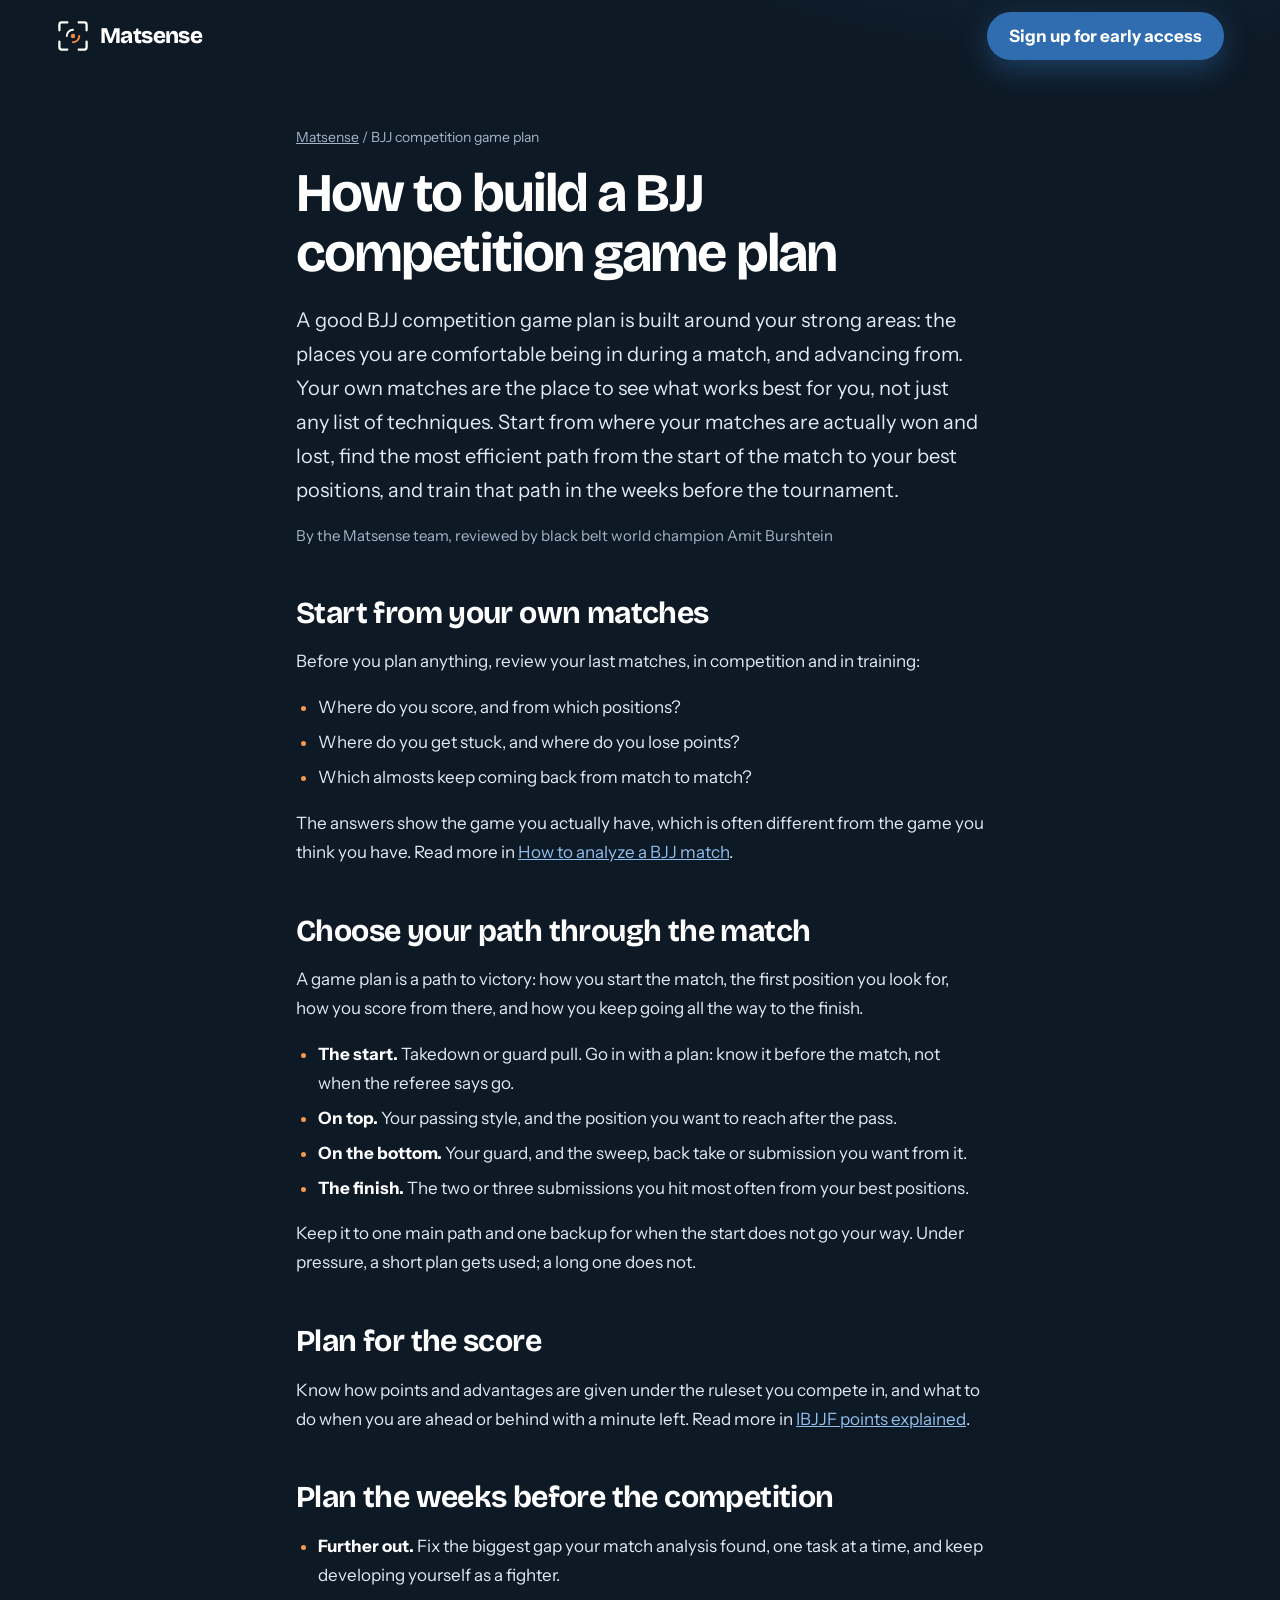
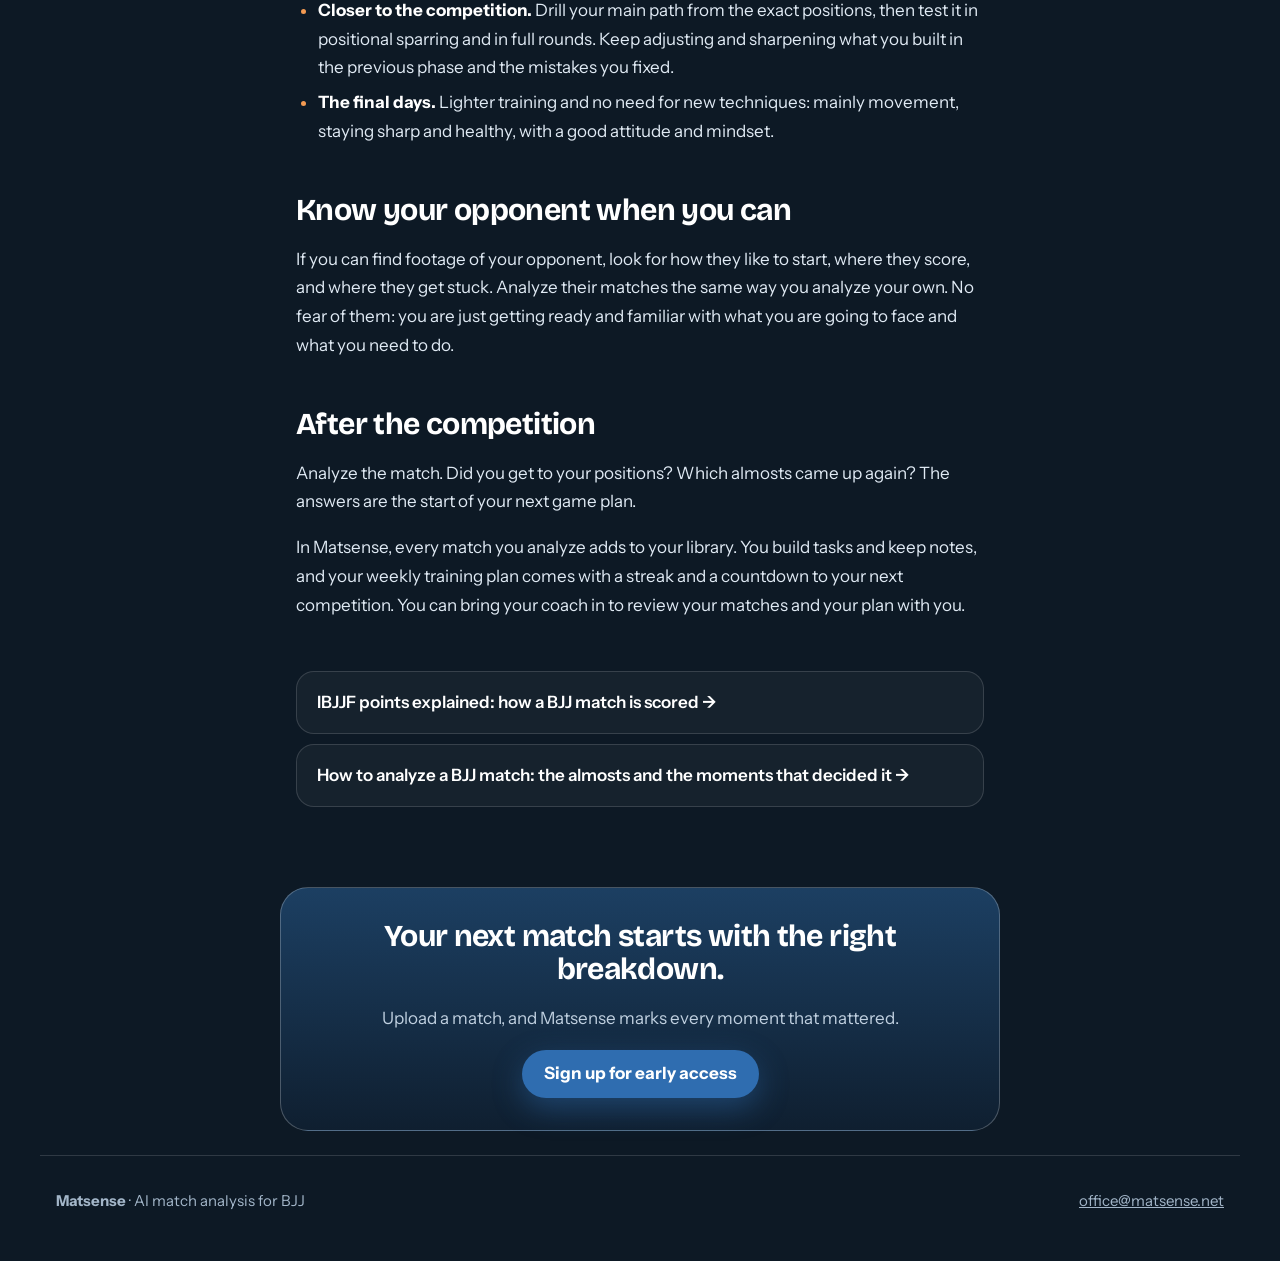
==== bjj-competition-game-plan/index.html @ 680baebc "Publish the BJJ competition game plan page, add llms.txt and an IndexNow key The game plan page was " ====
<!doctype html>
<html lang="en">
<head>
<meta charset="utf-8">
<meta name="viewport" content="width=device-width, initial-scale=1, viewport-fit=cover">
<title>How to Build a BJJ Competition Game Plan | Matsense</title>
<meta name="description" content="Build a BJJ competition game plan from your own matches: the positions you win with, the almosts you keep repeating, and a weekly plan before your tournament.">
<meta name="theme-color" content="#0d1925">
<link rel="canonical" href="https://matsense.net/bjj-competition-game-plan/">
<meta property="og:type" content="article">
<meta property="og:site_name" content="Matsense">
<meta property="og:url" content="https://matsense.net/bjj-competition-game-plan/">
<meta property="og:title" content="How to build a BJJ competition game plan">
<meta property="og:description" content="Build a BJJ competition game plan from your own matches: the positions you win with, the almosts you keep repeating, and a weekly plan before your tournament.">
<meta property="og:image" content="https://matsense.net/og-image.png">
<meta name="twitter:card" content="summary_large_image">
<link rel="icon" type="image/png" sizes="512x512" href="/icon-512.png">
<link rel="apple-touch-icon" href="/icon-512.png">
<link rel="preconnect" href="https://fonts.googleapis.com">
<link rel="preconnect" href="https://fonts.gstatic.com" crossorigin>
<link rel="stylesheet" href="https://fonts.googleapis.com/css2?family=Bricolage+Grotesque:opsz,wght@12..96,600..800&family=Instrument+Sans:wght@400;500;600;700&display=swap">
<link rel="stylesheet" href="/assets/article.css">
<script type="application/ld+json">
{
  "@context": "https://schema.org",
  "@graph": [
    {
      "@type": "Article",
      "headline": "How to build a BJJ competition game plan",
      "description": "Build a BJJ competition game plan from your own matches: the positions you win with, the almosts you keep repeating, and a weekly plan before your tournament.",
      "url": "https://matsense.net/bjj-competition-game-plan/",
      "inLanguage": "en",
      "image": "https://matsense.net/og-image.png",
      "dateModified": "2026-11-04",
      "author": {
        "@id": "https://matsense.net/#org"
      },
      "publisher": {
        "@id": "https://matsense.net/#org"
      }
    },
    {
      "@type": "BreadcrumbList",
      "itemListElement": [
        {
          "@type": "ListItem",
          "position": 1,
          "name": "Matsense",
          "item": "https://matsense.net/"
        },
        {
          "@type": "ListItem",
          "position": 2,
          "name": "BJJ competition game plan",
          "item": "https://matsense.net/bjj-competition-game-plan/"
        }
      ]
    },
    {
      "@type": "FAQPage",
      "mainEntity": [
        {
          "@type": "Question",
          "name": "How do you build a BJJ competition game plan?",
          "acceptedAnswer": {
            "@type": "Answer",
            "text": "Build it around your strong areas, using your own matches to see what works best for you. Start from where your matches are actually won and lost, find the most efficient path from the start of the match to your best positions, and train that path in the weeks before the tournament."
          }
        },
        {
          "@type": "Question",
          "name": "What should a BJJ game plan include?",
          "acceptedAnswer": {
            "@type": "Answer",
            "text": "How you start the match (takedown or guard pull), your passing style on top, your guard and the sweep, back take or submission you want from the bottom, and the two or three submissions you hit most often. Keep one main path and one backup."
          }
        },
        {
          "@type": "Question",
          "name": "How should I train in the weeks before a BJJ competition?",
          "acceptedAnswer": {
            "@type": "Answer",
            "text": "Further out, fix the biggest gap your match analysis found, one task at a time. Closer to the competition, drill your main path from the exact positions and test it in positional sparring and full rounds. In the final days, train lighter, with no new techniques, and focus on staying sharp and healthy."
          }
        }
      ]
    }
  ]
}
</script>
</head>
<body>
<header class="wrap top__row">
<a class="brand" href="/" aria-label="Matsense home"><svg width="34" height="34" viewBox="0 0 60 60" fill="none" stroke-linecap="round" stroke-linejoin="round" aria-hidden="true"><path d="M20 6H10C7.8 6 6 7.8 6 10V20M40 6H50C52.2 6 54 7.8 54 10V20M6 40V50C6 52.2 7.8 54 10 54H20M54 40V50C54 52.2 52.2 54 50 54H40" stroke="currentColor" stroke-width="4"/><path d="M30 19A11 11 0 0 0 19 30" stroke="currentColor" stroke-width="3.5"/><path d="M30 41A11 11 0 0 0 41 30" stroke="var(--mark)" stroke-width="3.5"/><circle cx="30" cy="30" r="4" fill="var(--mark)"/></svg><span class="brand__name">Matsense</span></a>
<a class="cta" href="/#join">Sign up for early access</a>
</header>
<main>
<article>
<p class="crumbs"><a href="/">Matsense</a> / BJJ competition game plan</p>
<h1>How to build a BJJ competition game plan</h1>
<p class="lead">A good BJJ competition game plan is built around your strong areas: the places you are comfortable being in during a match, and advancing from. Your own matches are the place to see what works best for you, not just any list of techniques. Start from where your matches are actually won and lost, find the most efficient path from the start of the match to your best positions, and train that path in the weeks before the tournament.</p>
<p class="byline">By the Matsense team, reviewed by black belt world champion Amit Burshtein</p>

<h2>Start from your own matches</h2>
<p>Before you plan anything, review your last matches, in competition and in training:</p>
<ul>
<li>Where do you score, and from which positions?</li>
<li>Where do you get stuck, and where do you lose points?</li>
<li>Which almosts keep coming back from match to match?</li>
</ul>
<p>The answers show the game you actually have, which is often different from the game you think you have. Read more in <a href="/how-to-analyze-bjj-matches/">How to analyze a BJJ match</a>.</p>

<h2>Choose your path through the match</h2>
<p>A game plan is a path to victory: how you start the match, the first position you look for, how you score from there, and how you keep going all the way to the finish.</p>
<ul>
<li><strong>The start.</strong> Takedown or guard pull. Go in with a plan: know it before the match, not when the referee says go.</li>
<li><strong>On top.</strong> Your passing style, and the position you want to reach after the pass.</li>
<li><strong>On the bottom.</strong> Your guard, and the sweep, back take or submission you want from it.</li>
<li><strong>The finish.</strong> The two or three submissions you hit most often from your best positions.</li>
</ul>
<p>Keep it to one main path and one backup for when the start does not go your way. Under pressure, a short plan gets used; a long one does not.</p>

<h2>Plan for the score</h2>
<p>Know how points and advantages are given under the ruleset you compete in, and what to do when you are ahead or behind with a minute left. Read more in <a href="/ibjjf-points-explained/">IBJJF points explained</a>.</p>

<h2>Plan the weeks before the competition</h2>
<ul>
<li><strong>Further out.</strong> Fix the biggest gap your match analysis found, one task at a time, and keep developing yourself as a fighter.</li>
<li><strong>Closer to the competition.</strong> Drill your main path from the exact positions, then test it in positional sparring and in full rounds. Keep adjusting and sharpening what you built in the previous phase and the mistakes you fixed.</li>
<li><strong>The final days.</strong> Lighter training and no need for new techniques: mainly movement, staying sharp and healthy, with a good attitude and mindset.</li>
</ul>

<h2>Know your opponent when you can</h2>
<p>If you can find footage of your opponent, look for how they like to start, where they score, and where they get stuck. Analyze their matches the same way you analyze your own. No fear of them: you are just getting ready and familiar with what you are going to face and what you need to do.</p>

<h2>After the competition</h2>
<p>Analyze the match. Did you get to your positions? Which almosts came up again? The answers are the start of your next game plan.</p>
<p>In Matsense, every match you analyze adds to your library. You build tasks and keep notes, and your weekly training plan comes with a streak and a countdown to your next competition. You can bring your coach in to review your matches and your plan with you.</p>

</article>
<nav class="related" aria-label="Keep reading">
<a href="/ibjjf-points-explained/">IBJJF points explained: how a BJJ match is scored &rarr;</a>
<a href="/how-to-analyze-bjj-matches/">How to analyze a BJJ match: the almosts and the moments that decided it &rarr;</a>
</nav>
<section class="panel">
<h2>Your next match starts with the right breakdown.</h2>
<p>Upload a match, and Matsense marks every moment that mattered.</p>
<a class="cta" href="/#join">Sign up for early access</a>
</section>
</main>
<footer class="foot"><span><b>Matsense</b> &middot; AI match analysis for BJJ</span><a href="mailto:office@matsense.net">office@matsense.net</a></footer>
</body>
</html>
---- assets/article.css ----
:root {
  color-scheme: dark;
  --ground: #0d1925; --raised-top: #193048; --raised: #122436;
  --brand: #2f6db0; --brand-ink: #90bfee;
  --ink: #ffffff; --ink-soft: #e0eaf4; --ink-muted: #c0d0e0; --ink-subtle: #a3b6c9;
  --line: rgba(255, 255, 255, 0.14); --line-strong: rgba(255, 255, 255, 0.24);
  --warm: #f39a52; --mark: #f08a3c; --focus: #ffd24a;
  --font-display: "Bricolage Grotesque", "Helvetica Neue", Arial, sans-serif;
  --font-body: "Instrument Sans", "Helvetica Neue", Arial, sans-serif;
}
* { box-sizing: border-box; }
body { margin: 0; font-family: var(--font-body); font-size: 1.0625rem; line-height: 1.7; color: var(--ink-soft);
  background: radial-gradient(900px 500px at 85% -10%, rgba(47, 109, 176, 0.35), transparent 70%), var(--ground); }
a { color: var(--brand-ink); }
a:focus-visible, button:focus-visible { outline: 3px solid var(--focus); outline-offset: 3px; }
.wrap { max-width: 1200px; margin-inline: auto; padding-inline: 16px; }
.top__row { display: flex; align-items: center; justify-content: space-between; gap: 16px; min-height: 72px; }
.brand { display: inline-flex; align-items: center; gap: 10px; color: var(--ink); text-decoration: none; }
.brand svg { --mark: #f08a3c; }
.brand__name { font-family: var(--font-display); font-weight: 800; font-size: 1.4rem; letter-spacing: -0.6px; }
.cta { display: inline-flex; align-items: center; justify-content: center; min-height: 48px; padding: 0 22px; border-radius: 999px;
  background: var(--brand); color: #fff; font-weight: 700; text-decoration: none; box-shadow: 0 10px 30px rgba(47, 109, 176, 0.45); }
.cta:hover { background: #255d95; }
article { max-width: 720px; margin-inline: auto; padding: 40px 16px 24px; }
.crumbs { font-size: 0.875rem; color: var(--ink-subtle); }
.crumbs a { color: var(--ink-subtle); }
h1, h2, h3 { font-family: var(--font-display); color: var(--ink); letter-spacing: -0.02em; line-height: 1.1; }
h1 { font-size: clamp(2.2rem, 1.5rem + 3vw, 3.4rem); letter-spacing: -0.035em; margin: 12px 0 18px; }
h2 { font-size: clamp(1.5rem, 1.2rem + 1vw, 1.9rem); margin: 48px 0 12px; }
h3 { font-size: 1.2rem; margin: 28px 0 6px; }
.lead { font-size: 1.25rem; color: var(--ink-soft); }
.byline { font-size: 0.9375rem; color: var(--ink-subtle); margin-top: -4px; }
ul, ol { padding-inline-start: 1.3em; }
li { margin: 6px 0; }
li::marker { color: var(--warm); font-weight: 700; }
strong { color: var(--ink); }
.callout { margin: 28px 0; padding: 20px 24px; border-radius: 22px; border: 1px solid rgba(144, 191, 238, 0.38);
  background: linear-gradient(180deg, var(--raised-top), var(--raised)); }
.callout p { margin: 0; }
.panel { margin: 56px auto 24px; max-width: 720px; padding: 32px 24px; text-align: center; border-radius: 28px;
  background: linear-gradient(180deg, #1c3f62, #0f1f30); border: 1px solid var(--line-strong); }
.panel h2 { margin-top: 0; }
.panel p { color: var(--ink-muted); }
.related { max-width: 720px; margin: 0 auto; padding: 0 16px 24px; }
.related a { display: block; padding: 16px 20px; margin-top: 10px; border-radius: 18px; border: 1px solid var(--line); text-decoration: none;
  color: var(--ink); font-weight: 600; background: rgba(255, 255, 255, 0.04); }
.foot { display: flex; flex-wrap: wrap; gap: 8px 16px; justify-content: space-between; padding: 32px 16px 48px; max-width: 1200px; margin: 0 auto;
  color: var(--ink-subtle); font-size: 0.9375rem; border-top: 1px solid var(--line); }
.foot a { color: var(--ink-subtle); }
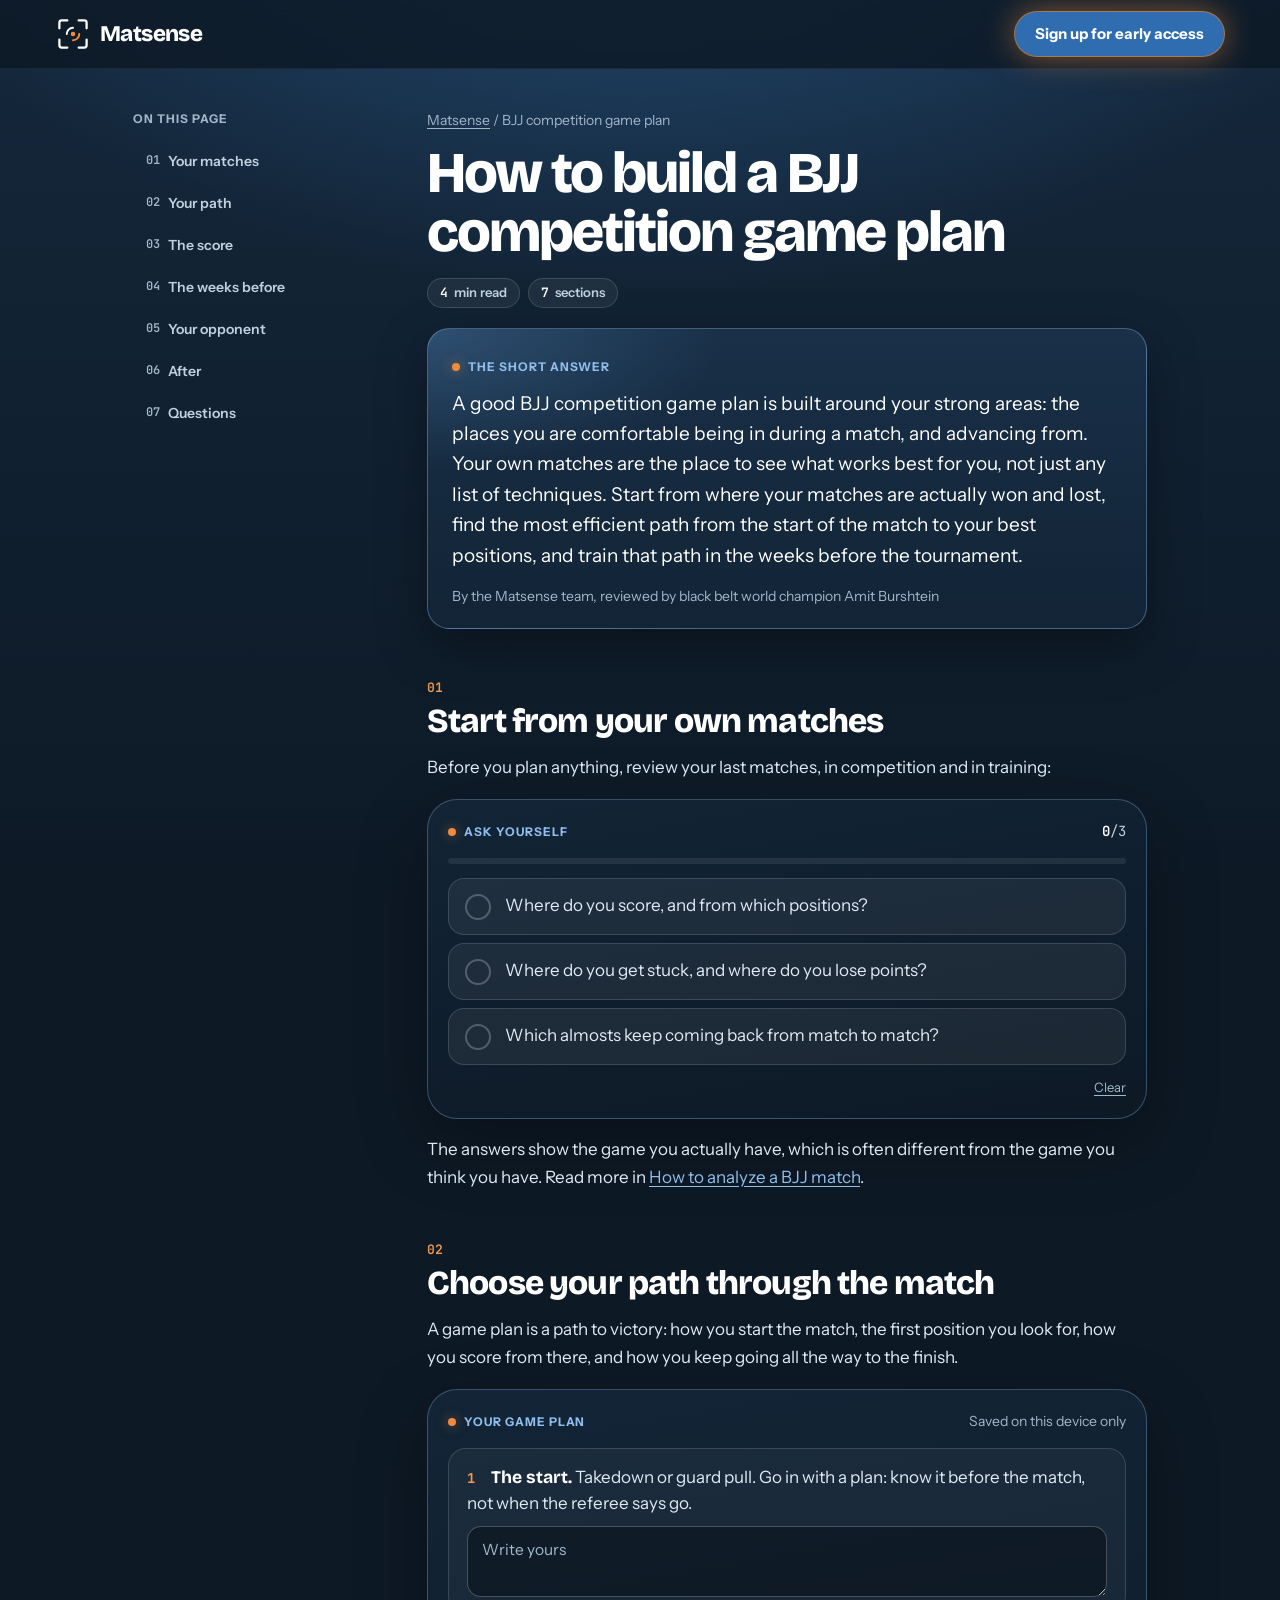
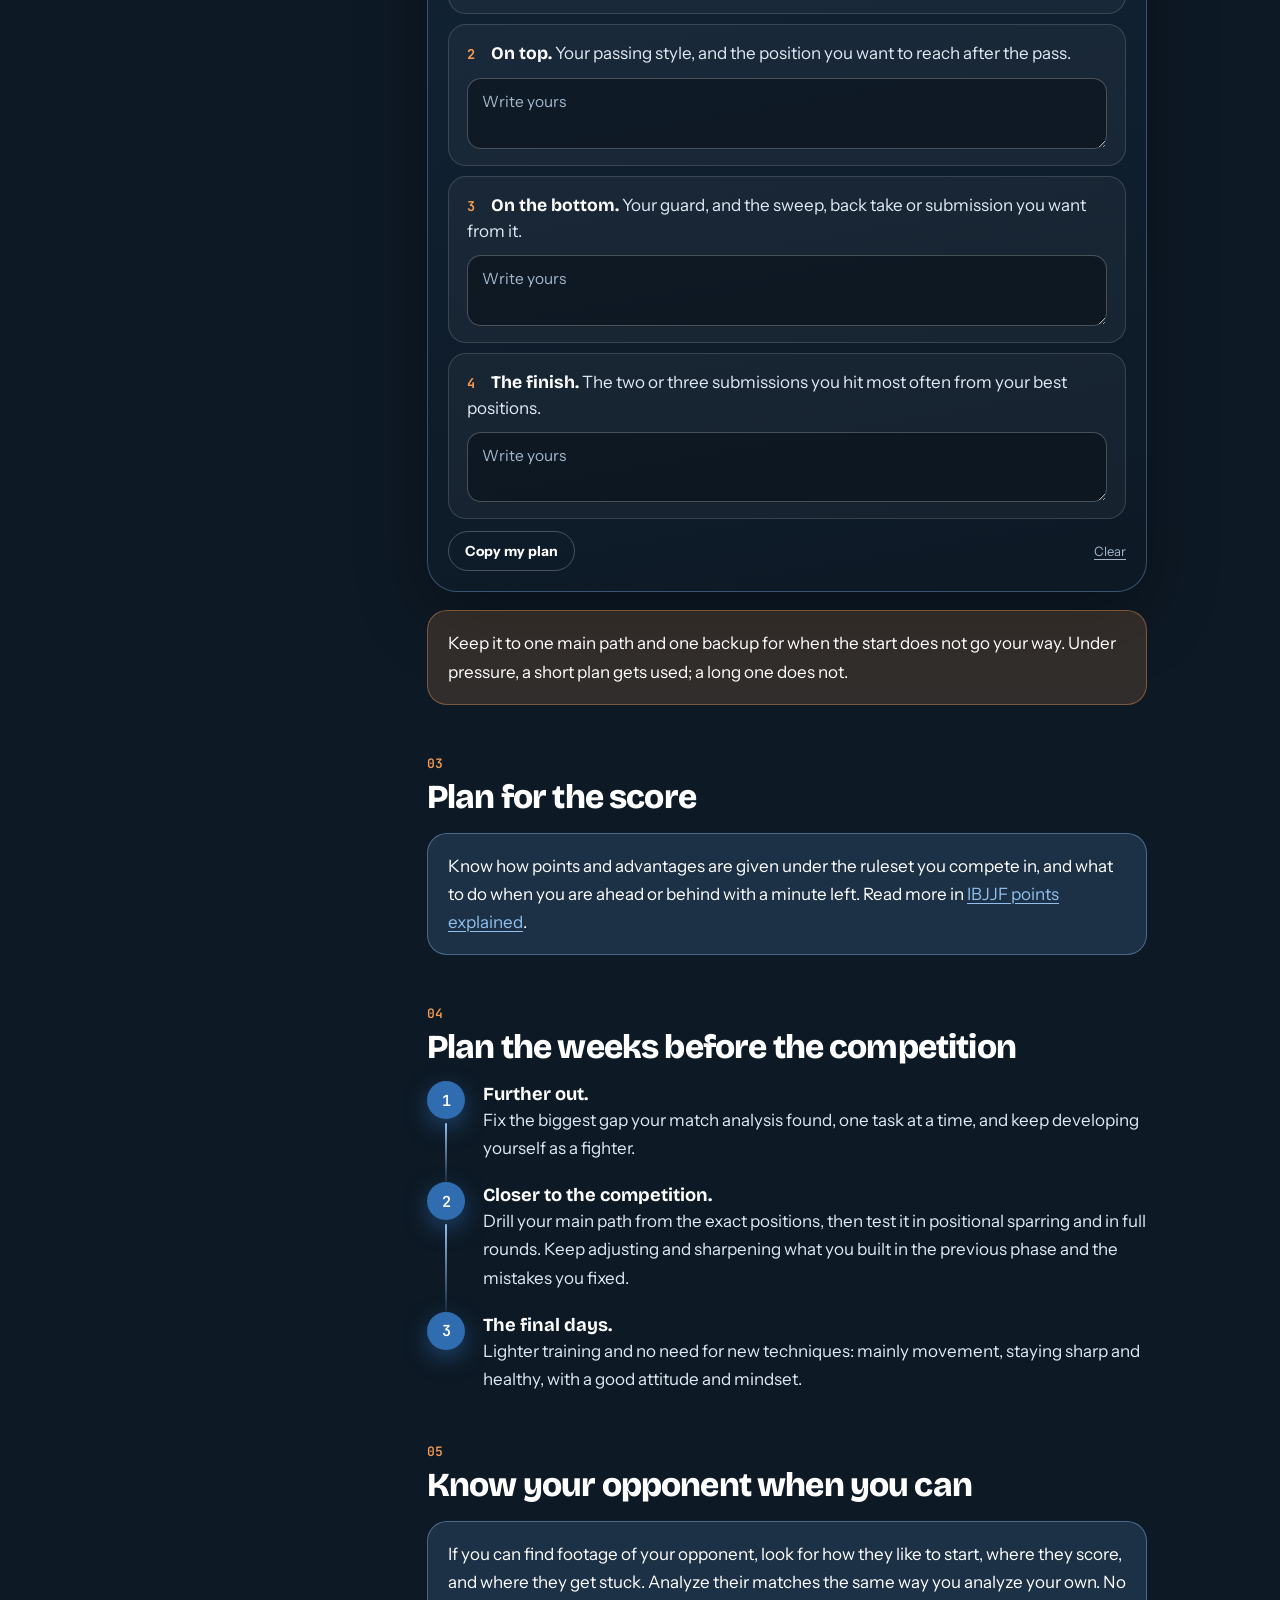
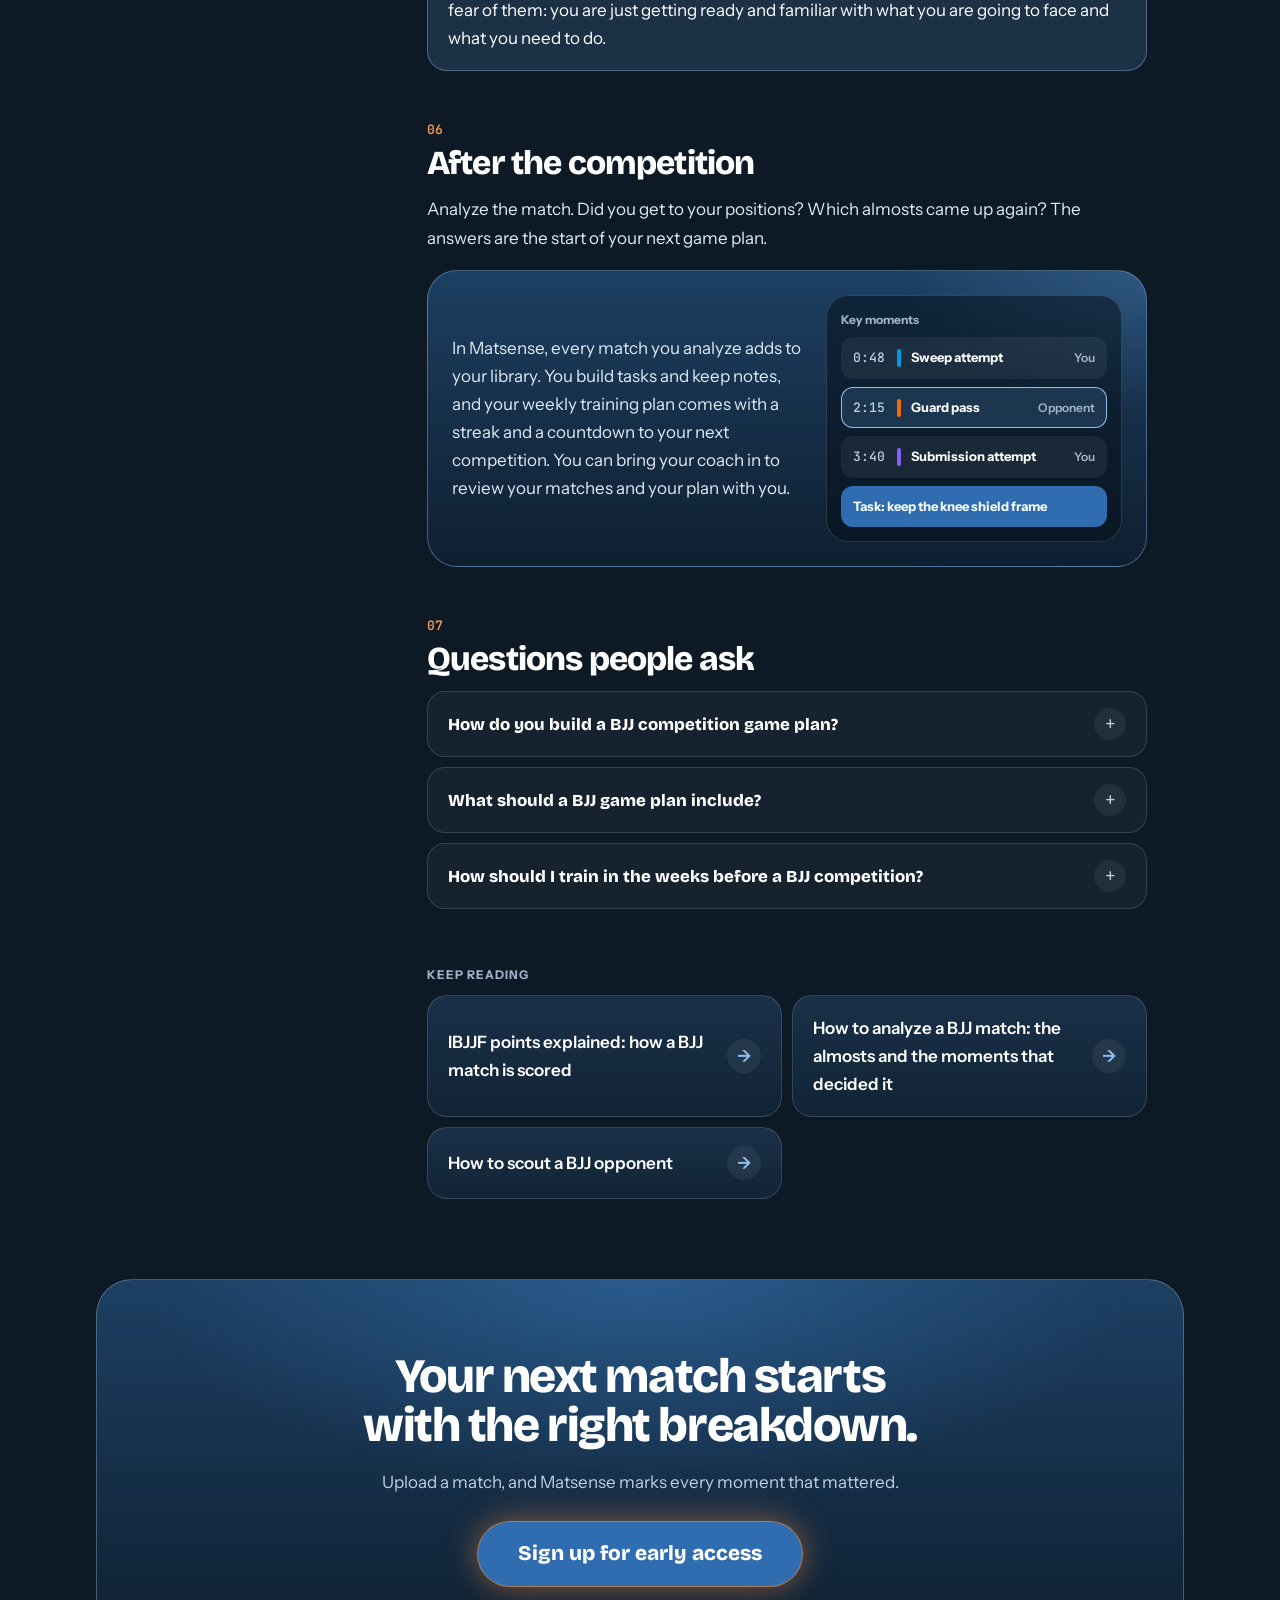
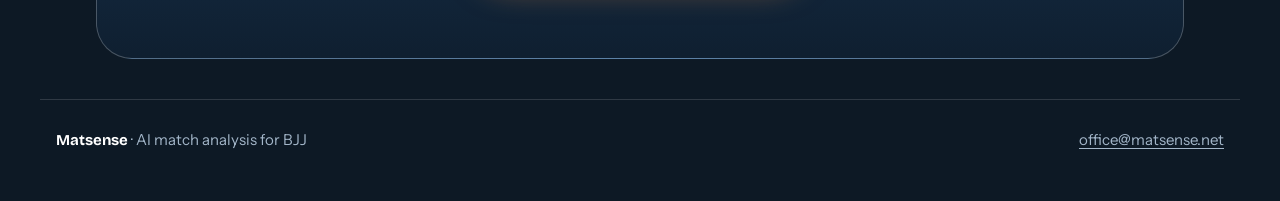
==== commit 311f3ebd: "Redesign the four live guides in the interactive layout (same wording) Adds a points scoreboard and " ====
--- a/bjj-competition-game-plan/index.html
+++ b/bjj-competition-game-plan/index.html
@@ -1,7 +1,15 @@
 <!doctype html>
-<html lang="en">
+<html lang="en" class="no-js">
 <head>
+<!-- Google tag (Google Analytics) -->
+<script async src="https://www.googletagmanager.com/gtm.js?id=GTM-PMDFW2C8"></script>
+<script>
+  window.dataLayer = window.dataLayer || [];
+  function gtag(){dataLayer.push(arguments);}
+  gtag('js', new Date());
+</script>
 <meta charset="utf-8">
+<script>document.documentElement.className = "js";</script>
 <meta name="viewport" content="width=device-width, initial-scale=1, viewport-fit=cover">
 <title>How to Build a BJJ Competition Game Plan | Matsense</title>
 <meta name="description" content="Build a BJJ competition game plan from your own matches: the positions you win with, the almosts you keep repeating, and a weekly plan before your tournament.">
@@ -18,8 +26,9 @@
 <link rel="apple-touch-icon" href="/icon-512.png">
 <link rel="preconnect" href="https://fonts.googleapis.com">
 <link rel="preconnect" href="https://fonts.gstatic.com" crossorigin>
-<link rel="stylesheet" href="https://fonts.googleapis.com/css2?family=Bricolage+Grotesque:opsz,wght@12..96,600..800&family=Instrument+Sans:wght@400;500;600;700&display=swap">
-<link rel="stylesheet" href="/assets/article.css">
+<link rel="stylesheet" href="https://fonts.googleapis.com/css2?family=Bricolage+Grotesque:opsz,wght@12..96,600..800&family=Instrument+Sans:wght@400;500;600;700&family=JetBrains+Mono:wght@500;600&display=swap">
+<link rel="stylesheet" href="/assets/guide.css">
+<script src="/assets/guide.js" defer></script>
 <script type="application/ld+json">
 {
   "@context": "https://schema.org",
@@ -90,64 +99,118 @@
 </script>
 </head>
 <body>
-<header class="wrap top__row">
+<div class="progress" aria-hidden="true"><i></i></div>
+<header class="top"><div class="wrap top__row">
 <a class="brand" href="/" aria-label="Matsense home"><svg width="34" height="34" viewBox="0 0 60 60" fill="none" stroke-linecap="round" stroke-linejoin="round" aria-hidden="true"><path d="M20 6H10C7.8 6 6 7.8 6 10V20M40 6H50C52.2 6 54 7.8 54 10V20M6 40V50C6 52.2 7.8 54 10 54H20M54 40V50C54 52.2 52.2 54 50 54H40" stroke="currentColor" stroke-width="4"/><path d="M30 19A11 11 0 0 0 19 30" stroke="currentColor" stroke-width="3.5"/><path d="M30 41A11 11 0 0 0 41 30" stroke="var(--mark)" stroke-width="3.5"/><circle cx="30" cy="30" r="4" fill="var(--mark)"/></svg><span class="brand__name">Matsense</span></a>
-<a class="cta" href="/#join">Sign up for early access</a>
-</header>
-<main>
+<a class="join" href="/#join">Sign up<span class="long">&nbsp;for early access</span></a>
+</div></header>
+<main class="guide">
+<nav class="toc" aria-label="On this page"><p class="toc__title">On this page</p><ol>
+<li><a href="#own-matches"><span>01</span>Your matches</a></li>
+<li><a href="#path"><span>02</span>Your path</a></li>
+<li><a href="#score"><span>03</span>The score</a></li>
+<li><a href="#weeks"><span>04</span>The weeks before</a></li>
+<li><a href="#opponent"><span>05</span>Your opponent</a></li>
+<li><a href="#after"><span>06</span>After</a></li>
+<li><a href="#questions"><span>07</span>Questions</a></li>
+</ol></nav>
 <article>
 <p class="crumbs"><a href="/">Matsense</a> / BJJ competition game plan</p>
 <h1>How to build a BJJ competition game plan</h1>
+<div class="meta"><span class="pill"><b>4</b> min read</span><span class="pill"><b>7</b> sections</span></div>
+<div class="answer">
+<span class="label">The short answer</span>
 <p class="lead">A good BJJ competition game plan is built around your strong areas: the places you are comfortable being in during a match, and advancing from. Your own matches are the place to see what works best for you, not just any list of techniques. Start from where your matches are actually won and lost, find the most efficient path from the start of the match to your best positions, and train that path in the weeks before the tournament.</p>
 <p class="byline">By the Matsense team, reviewed by black belt world champion Amit Burshtein</p>
-
+</div>
+
+<section class="sec" id="own-matches" data-short="Your matches">
 <h2>Start from your own matches</h2>
 <p>Before you plan anything, review your last matches, in competition and in training:</p>
-<ul>
-<li>Where do you score, and from which positions?</li>
-<li>Where do you get stuck, and where do you lose points?</li>
-<li>Which almosts keep coming back from match to match?</li>
+<div class="tool rv" data-check="questions">
+<div class="tool__head"><span class="label">Ask yourself</span><span class="count"><b>0</b>/3</span></div>
+<div class="meter" aria-hidden="true"><i></i></div>
+<ul class="check">
+<li><label class="tick"><input type="checkbox"><span class="box"><svg width="14" height="14" viewBox="0 0 20 20" aria-hidden="true"><path d="M4 10.5 8 14.5 16 6" fill="none" stroke="currentColor" stroke-width="2.6" stroke-linecap="round" stroke-linejoin="round"/></svg></span><span>Where do you score, and from which positions?</span></label></li>
+<li><label class="tick"><input type="checkbox"><span class="box"><svg width="14" height="14" viewBox="0 0 20 20" aria-hidden="true"><path d="M4 10.5 8 14.5 16 6" fill="none" stroke="currentColor" stroke-width="2.6" stroke-linecap="round" stroke-linejoin="round"/></svg></span><span>Where do you get stuck, and where do you lose points?</span></label></li>
+<li><label class="tick"><input type="checkbox"><span class="box"><svg width="14" height="14" viewBox="0 0 20 20" aria-hidden="true"><path d="M4 10.5 8 14.5 16 6" fill="none" stroke="currentColor" stroke-width="2.6" stroke-linecap="round" stroke-linejoin="round"/></svg></span><span>Which almosts keep coming back from match to match?</span></label></li>
 </ul>
+<div class="tool__head" style="margin:12px 0 0;justify-content:flex-end"><button class="reset" type="button">Clear</button></div>
+</div>
 <p>The answers show the game you actually have, which is often different from the game you think you have. Read more in <a href="/how-to-analyze-bjj-matches/">How to analyze a BJJ match</a>.</p>
-
+</section>
+
+<section class="sec" id="path" data-short="Your path">
 <h2>Choose your path through the match</h2>
 <p>A game plan is a path to victory: how you start the match, the first position you look for, how you score from there, and how you keep going all the way to the finish.</p>
-<ul>
+<div class="tool rv" data-plan="path">
+<div class="tool__head"><span class="label">Your game plan</span><span class="tool__hint">Saved on this device only</span></div>
+<ul class="plan">
 <li><strong>The start.</strong> Takedown or guard pull. Go in with a plan: know it before the match, not when the referee says go.</li>
 <li><strong>On top.</strong> Your passing style, and the position you want to reach after the pass.</li>
 <li><strong>On the bottom.</strong> Your guard, and the sweep, back take or submission you want from it.</li>
 <li><strong>The finish.</strong> The two or three submissions you hit most often from your best positions.</li>
 </ul>
-<p>Keep it to one main path and one backup for when the start does not go your way. Under pressure, a short plan gets used; a long one does not.</p>
-
+<div class="plan__actions"><button class="ghost copy-plan" type="button">Copy my plan</button><button class="reset" type="button">Clear</button></div>
+</div>
+<div class="note rv"><p>Keep it to one main path and one backup for when the start does not go your way. Under pressure, a short plan gets used; a long one does not.</p></div>
+</section>
+
+<section class="sec" id="score" data-short="The score">
 <h2>Plan for the score</h2>
-<p>Know how points and advantages are given under the ruleset you compete in, and what to do when you are ahead or behind with a minute left. Read more in <a href="/ibjjf-points-explained/">IBJJF points explained</a>.</p>
-
+<div class="note note--calm rv"><p>Know how points and advantages are given under the ruleset you compete in, and what to do when you are ahead or behind with a minute left. Read more in <a href="/ibjjf-points-explained/">IBJJF points explained</a>.</p></div>
+</section>
+
+<section class="sec" id="weeks" data-short="The weeks before">
 <h2>Plan the weeks before the competition</h2>
-<ul>
-<li><strong>Further out.</strong> Fix the biggest gap your match analysis found, one task at a time, and keep developing yourself as a fighter.</li>
-<li><strong>Closer to the competition.</strong> Drill your main path from the exact positions, then test it in positional sparring and in full rounds. Keep adjusting and sharpening what you built in the previous phase and the mistakes you fixed.</li>
-<li><strong>The final days.</strong> Lighter training and no need for new techniques: mainly movement, staying sharp and healthy, with a good attitude and mindset.</li>
-</ul>
-
+<ol class="steps">
+<li class="rv"><strong>Further out.</strong> Fix the biggest gap your match analysis found, one task at a time, and keep developing yourself as a fighter.</li>
+<li class="rv"><strong>Closer to the competition.</strong> Drill your main path from the exact positions, then test it in positional sparring and in full rounds. Keep adjusting and sharpening what you built in the previous phase and the mistakes you fixed.</li>
+<li class="rv"><strong>The final days.</strong> Lighter training and no need for new techniques: mainly movement, staying sharp and healthy, with a good attitude and mindset.</li>
+</ol>
+</section>
+
+<section class="sec" id="opponent" data-short="Your opponent">
 <h2>Know your opponent when you can</h2>
-<p>If you can find footage of your opponent, look for how they like to start, where they score, and where they get stuck. Analyze their matches the same way you analyze your own. No fear of them: you are just getting ready and familiar with what you are going to face and what you need to do.</p>
-
+<div class="note note--calm rv"><p>If you can find footage of your opponent, look for how they like to start, where they score, and where they get stuck. Analyze their matches the same way you analyze your own. No fear of them: you are just getting ready and familiar with what you are going to face and what you need to do.</p></div>
+</section>
+
+<section class="sec" id="after" data-short="After">
 <h2>After the competition</h2>
 <p>Analyze the match. Did you get to your positions? Which almosts came up again? The answers are the start of your next game plan.</p>
+<div class="app rv">
 <p>In Matsense, every match you analyze adds to your library. You build tasks and keep notes, and your weekly training plan comes with a streak and a countdown to your next competition. You can bring your coach in to review your matches and your plan with you.</p>
-
+<div class="app__screen" aria-hidden="true">
+<span class="app__title">Key moments</span>
+<div class="mo"><time>0:48</time><i style="--c:var(--ev-sweepatt)"></i>Sweep attempt<span>You</span></div>
+<div class="mo is-on"><time>2:15</time><i style="--c:var(--ev-guardpass)"></i>Guard pass<span>Opponent</span></div>
+<div class="mo"><time>3:40</time><i style="--c:var(--ev-subatt)"></i>Submission attempt<span>You</span></div>
+<div class="task">Task: keep the knee shield frame</div>
+</div>
+</div>
+</section>
+
+<section class="sec" id="questions" data-short="Questions">
+<h2>Questions people ask</h2>
+<div class="faq">
+<details><summary><h3>How do you build a BJJ competition game plan?</h3></summary><p>Build it around your strong areas, using your own matches to see what works best for you. Start from where your matches are actually won and lost, find the most efficient path from the start of the match to your best positions, and train that path in the weeks before the tournament.</p></details>
+<details><summary><h3>What should a BJJ game plan include?</h3></summary><p>How you start the match (takedown or guard pull), your passing style on top, your guard and the sweep, back take or submission you want from the bottom, and the two or three submissions you hit most often. Keep one main path and one backup.</p></details>
+<details><summary><h3>How should I train in the weeks before a BJJ competition?</h3></summary><p>Further out, fix the biggest gap your match analysis found, one task at a time. Closer to the competition, drill your main path from the exact positions and test it in positional sparring and full rounds. In the final days, train lighter, with no new techniques, and focus on staying sharp and healthy.</p></details>
+</div>
+</section>
+
+<nav class="related" aria-label="Keep reading"><span class="related__label">Keep reading</span>
+<a href="/ibjjf-points-explained/">IBJJF points explained: how a BJJ match is scored</a>
+<a href="/how-to-analyze-bjj-matches/">How to analyze a BJJ match: the almosts and the moments that decided it</a>
+<a href="/scout-bjj-opponents/">How to scout a BJJ opponent</a>
+</nav>
 </article>
-<nav class="related" aria-label="Keep reading">
-<a href="/ibjjf-points-explained/">IBJJF points explained: how a BJJ match is scored &rarr;</a>
-<a href="/how-to-analyze-bjj-matches/">How to analyze a BJJ match: the almosts and the moments that decided it &rarr;</a>
-</nav>
-<section class="panel">
+</main>
+<section class="final"><div class="final__panel">
 <h2>Your next match starts with the right breakdown.</h2>
 <p>Upload a match, and Matsense marks every moment that mattered.</p>
-<a class="cta" href="/#join">Sign up for early access</a>
-</section>
-</main>
+<a class="join join--big" href="/#join">Sign up for early access</a>
+</div></section>
 <footer class="foot"><span><b>Matsense</b> &middot; AI match analysis for BJJ</span><a href="mailto:office@matsense.net">office@matsense.net</a></footer>
 </body>
 </html>
--- a/assets/guide.css
+++ b/assets/guide.css
@@ -0,0 +1,401 @@
+/* Matsense interactive guide pages. Tokens match the landing page (index.html); see DESIGN.md.
+   Everything reads without JavaScript; guide.js only adds state (checks, pickers, the replay strip). */
+:root {
+  color-scheme: dark;
+  --ground: #0d1925; --ground-top: #14273b;
+  --raised-top: #193048; --raised: #122436;
+  --panel-top: #1c3f62; --panel-bottom: #0f1f30;
+  --brand: #2f6db0; --brand-deep: #255d95; --brand-ink: #90bfee;
+  --brand-soft: rgba(100, 160, 220, 0.18); --brand-glow: rgba(60, 130, 200, 0.42);
+  --ink: #ffffff; --ink-soft: #e0eaf4; --ink-muted: #c0d0e0; --ink-subtle: #a3b6c9; --on-pill: #0f1f30;
+  --line: rgba(255, 255, 255, 0.14); --line-strong: rgba(255, 255, 255, 0.24);
+  --glass: rgba(255, 255, 255, 0.06); --well: rgba(5, 12, 20, 0.35);
+  --warm: #f39a52; --mark: #f08a3c; --warm-glow: rgba(243, 140, 60, 0.55); --warm-edge: rgba(246, 176, 116, 0.55);
+  --warm-soft: rgba(243, 154, 82, 0.16);
+  --focus: #ffd24a; --danger: #ff9b9b;
+  /* Event marks, from the app's Glow tokens (ev-*-mark): used only for ticks on a match strip. */
+  --ev-guardpass: #f26d04; --ev-sweepatt: #009bdf; --ev-subatt: #8b5cf6; --ev-takedown: #b98c00;
+  --font-display: "Bricolage Grotesque", "Helvetica Neue", Arial, sans-serif;
+  --font-body: "Instrument Sans", "Helvetica Neue", Arial, sans-serif;
+  --font-mono: "JetBrains Mono", Menlo, Consolas, monospace;
+  --radius-card: 22px; --radius-panel: 30px;
+  --ease-out: cubic-bezier(0.23, 1, 0.32, 1);
+}
+* { box-sizing: border-box; }
+html { scroll-behavior: smooth; -webkit-text-size-adjust: 100%; -webkit-tap-highlight-color: transparent; }
+@media (prefers-reduced-motion: reduce) { html { scroll-behavior: auto; } }
+body {
+  margin: 0; font-family: var(--font-body); font-size: 1.0625rem; line-height: 1.65; color: var(--ink-soft);
+  background: radial-gradient(1100px 620px at 50% -140px, rgba(60, 130, 200, 0.42), rgba(60, 130, 200, 0) 70%),
+    linear-gradient(var(--ground-top) 0, var(--ground) 900px) var(--ground);
+  overflow-x: clip;
+}
+a { color: var(--brand-ink); text-underline-offset: 3px; }
+a:focus-visible, button:focus-visible, summary:focus-visible, [tabindex]:focus-visible, .tick:has(input:focus-visible) {
+  outline: 2px solid var(--focus); outline-offset: 3px; border-radius: 12px;
+}
+h1, h2, h3 { font-family: var(--font-display); font-weight: 800; color: var(--ink); text-wrap: balance; margin: 0; }
+p { margin: 0; }
+strong { color: var(--ink); }
+.wrap { max-width: 1200px; margin-inline: auto; padding-inline: 16px; }
+.sr-only { position: absolute; width: 1px; height: 1px; overflow: hidden; clip: rect(0 0 0 0); white-space: nowrap; }
+
+/* Reading progress */
+.progress { position: fixed; inset: 0 0 auto; height: 3px; z-index: 40; pointer-events: none; }
+.progress i { display: block; height: 100%; width: 100%; transform-origin: 0 50%; transform: scaleX(var(--p, 0));
+  background: linear-gradient(90deg, var(--brand-ink), var(--warm)); }
+
+/* Top bar */
+.top { position: sticky; top: 0; z-index: 30; background: rgba(13, 25, 37, 0.82);
+  backdrop-filter: blur(12px); -webkit-backdrop-filter: blur(12px); border-bottom: 1px solid rgba(255, 255, 255, 0.06); }
+.top__row { display: flex; align-items: center; justify-content: space-between; gap: 16px; min-height: 68px; }
+.brand { display: inline-flex; align-items: center; gap: 10px; color: var(--ink); text-decoration: none; }
+.brand__name { font-family: var(--font-display); font-weight: 800; font-size: 1.4rem; letter-spacing: -0.6px; }
+.join {
+  display: inline-flex; align-items: center; justify-content: center; gap: 10px; border: 0; border-radius: 999px;
+  background: var(--brand); color: var(--ink); text-decoration: none; font-weight: 700; font-size: 0.9375rem;
+  height: 44px; padding-inline: 20px; box-shadow: 0 0 0 1px var(--warm-edge), 0 0 32px var(--warm-glow);
+  transition: transform 160ms var(--ease-out), box-shadow 200ms ease;
+}
+.join:active { transform: scale(.97); }
+.top .join { gap: 0; }
+.join--big { height: 64px; padding-inline: 40px; font-family: var(--font-display); font-weight: 800; font-size: 1.3rem; }
+
+/* Page grid: contents rail + article */
+.guide { max-width: 1120px; margin-inline: auto; padding: 0 16px; display: grid; grid-template-columns: minmax(0, 1fr); }
+.toc { position: sticky; top: 68px; z-index: 20; margin-inline: -16px; padding: 10px 16px;
+  background: rgba(13, 25, 37, 0.9); backdrop-filter: blur(12px); -webkit-backdrop-filter: blur(12px); border-bottom: 1px solid var(--line); }
+.toc__title { display: none; }
+.toc ol { list-style: none; margin: 0; padding: 0; display: flex; gap: 8px; overflow-x: auto; scrollbar-width: none; }
+.toc ol::-webkit-scrollbar { display: none; }
+.toc a { flex: none; display: inline-flex; align-items: center; gap: 8px; height: 36px; padding-inline: 14px; border-radius: 999px;
+  background: var(--glass); border: 1px solid var(--line); color: var(--ink-soft); text-decoration: none; font-size: 0.875rem; font-weight: 600; white-space: nowrap;
+  transition: background .15s, border-color .15s, color .15s; }
+.toc a span { font-family: var(--font-mono); font-size: 0.75rem; color: var(--ink-subtle); }
+.toc a.is-here { background: var(--brand-soft); border-color: var(--brand-ink); color: var(--ink); }
+.toc a.is-done span { color: var(--brand-ink); }
+.toc--top { display: block; }
+article { min-width: 0; padding-block: 28px 24px; }
+@media (min-width: 1060px) {
+  .guide { grid-template-columns: 230px minmax(0, 720px); gap: 64px; justify-content: center; }
+  .toc { top: 96px; align-self: start; margin: 40px 0 0; padding: 0; background: none; backdrop-filter: none; -webkit-backdrop-filter: none; border: 0; }
+  .toc__title { display: block; font-size: 0.75rem; font-weight: 800; letter-spacing: 0.08em; text-transform: uppercase; color: var(--ink-subtle); margin-bottom: 12px; }
+  .toc ol { flex-direction: column; gap: 2px; overflow: visible; }
+  .toc a { height: auto; min-height: 40px; padding: 8px 12px; border-radius: 14px; background: none; border-color: transparent; white-space: normal; line-height: 1.3; color: var(--ink-muted); }
+  .toc a:hover { color: var(--ink); background: var(--glass); }
+  .toc a.is-here { background: var(--brand-soft); border-color: rgba(144, 191, 238, 0.4); }
+  article { padding-top: 40px; }
+}
+
+/* Hero */
+.crumbs { font-size: 0.875rem; color: var(--ink-subtle); }
+.crumbs a { color: var(--ink-subtle); }
+h1 { font-size: clamp(2.3rem, 1.5rem + 3.4vw, 3.6rem); line-height: 1.02; letter-spacing: -0.035em; margin: 12px 0 16px; }
+.meta { display: flex; flex-wrap: wrap; gap: 8px; margin-bottom: 20px; }
+.pill { display: inline-flex; align-items: center; gap: 6px; height: 30px; padding-inline: 12px; border-radius: 999px;
+  background: var(--glass); border: 1px solid var(--line); font-size: 0.8125rem; font-weight: 600; color: var(--ink-muted); }
+.pill b { font-family: var(--font-mono); font-weight: 600; color: var(--ink); }
+.answer { position: relative; padding: 22px 24px 20px; border-radius: var(--radius-card); overflow: hidden;
+  background: radial-gradient(420px 200px at 0% 0%, rgba(100, 160, 220, 0.28), rgba(100, 160, 220, 0) 70%), linear-gradient(180deg, var(--raised-top), var(--raised));
+  border: 1px solid rgba(144, 191, 238, 0.38); box-shadow: 0 18px 50px rgba(0, 0, 0, 0.35); }
+.label { display: inline-flex; align-items: center; gap: 8px; font-size: 0.75rem; font-weight: 800; letter-spacing: 0.08em; text-transform: uppercase; color: var(--brand-ink); }
+.label::before { content: ""; width: 8px; height: 8px; border-radius: 50%; background: var(--mark); box-shadow: 0 0 12px var(--warm-glow); }
+.answer .lead { margin-top: 10px; font-size: 1.1875rem; line-height: 1.6; color: var(--ink); }
+.byline { margin-top: 14px; font-size: 0.875rem; color: var(--ink-subtle); }
+
+/* Sections */
+article { counter-reset: sec; }
+.sec { scroll-margin-top: 130px; padding-top: 52px; }
+@media (min-width: 1060px) { .sec { scroll-margin-top: 90px; } }
+.sec > h2 { counter-increment: sec; font-size: clamp(1.6rem, 1.25rem + 1.2vw, 2.1rem); line-height: 1.08; letter-spacing: -0.025em; margin-bottom: 14px; }
+.sec > h2::before { content: counter(sec, decimal-leading-zero); display: block; margin-bottom: 8px; font-family: var(--font-mono); font-size: 0.8125rem; font-weight: 600; letter-spacing: 0; color: var(--warm); }
+.sec > p { margin-top: 12px; }
+.sec > p:first-of-type { margin-top: 0; }
+.sec > * + .tool, .sec > * + .cards, .sec > * + .steps, .sec > * + .note, .sec > * + .check { margin-top: 18px; }
+.sec > .tool + p, .sec > .cards + p, .sec > .steps + p, .sec > .check + p, .sec > .note + p { margin-top: 16px; }
+h3 { font-size: 1.15rem; line-height: 1.25; }
+
+/* Cards: a list whose items start with a bold title */
+.cards { list-style: none; margin: 0; padding: 0; display: grid; grid-template-columns: repeat(auto-fit, minmax(min(250px, 100%), 1fr)); gap: 12px; counter-reset: card; }
+.cards--3 { grid-template-columns: repeat(auto-fit, minmax(min(200px, 100%), 1fr)); }
+.cards > li { counter-increment: card; position: relative; margin: 0; padding: 18px 20px 18px; border-radius: 20px;
+  background: linear-gradient(180deg, var(--raised-top), var(--raised)); border: 1px solid var(--line); font-size: 0.98rem; line-height: 1.55; color: var(--ink-soft);
+  transition: transform 200ms var(--ease-out), border-color 200ms ease; }
+.cards > li::before { content: counter(card, decimal-leading-zero); display: block; font-family: var(--font-mono); font-size: 0.75rem; color: var(--ink-subtle); margin-bottom: 8px; }
+.cards > li > strong:first-child { display: block; font-family: var(--font-display); font-size: 1.15rem; line-height: 1.2; letter-spacing: -0.01em; margin-bottom: 6px; }
+@media (hover: hover) and (pointer: fine) { .cards > li:hover { transform: translateY(-3px); border-color: rgba(144, 191, 238, 0.5); } }
+
+/* A highlighted sentence or short section */
+.note { padding: 18px 20px; border-radius: 20px; background: var(--warm-soft); border: 1px solid rgba(243, 154, 82, 0.4); color: var(--ink); }
+.note p + p { margin-top: 10px; }
+.note--calm { background: var(--brand-soft); border-color: rgba(144, 191, 238, 0.4); }
+
+/* Numbered steps on a rail */
+.steps { list-style: none; margin: 0; padding: 0; counter-reset: step; }
+.steps > li { counter-increment: step; position: relative; padding: 0 0 22px 56px; margin: 0; }
+.steps > li::before { content: counter(step); position: absolute; left: 0; top: -2px; width: 38px; height: 38px; border-radius: 50%; display: grid; place-items: center;
+  font-family: var(--font-mono); font-weight: 600; font-size: 0.95rem; color: var(--ink); background: var(--brand); box-shadow: 0 8px 22px rgba(47, 109, 176, 0.5); }
+.steps > li::after { content: ""; position: absolute; left: 18px; top: 40px; bottom: 2px; width: 2px; border-radius: 2px; background: linear-gradient(var(--brand-ink), rgba(144, 191, 238, 0.1)); }
+.steps > li:last-child { padding-bottom: 0; }
+.steps > li:last-child::after { display: none; }
+.steps > li > strong:first-child { display: block; font-family: var(--font-display); font-size: 1.15rem; line-height: 1.25; }
+
+/* Tools: interactive panels */
+.tool { border-radius: var(--radius-panel); padding: 20px; background: linear-gradient(170deg, var(--raised), var(--ground)); border: 1px solid rgba(144, 191, 238, 0.32);
+  box-shadow: 0 24px 70px rgba(0, 0, 0, 0.3); }
+.tool__head { display: flex; flex-wrap: wrap; align-items: center; justify-content: space-between; gap: 8px 12px; margin-bottom: 14px; }
+.tool__hint { font-size: 0.875rem; color: var(--ink-subtle); }
+.reset { background: none; border: 0; padding: 6px 8px; margin: -6px -8px; color: var(--ink-subtle); font: inherit; font-size: 0.8125rem; text-decoration: underline; text-underline-offset: 3px; cursor: pointer; border-radius: 8px; }
+.reset:hover { color: var(--ink); }
+.count { font-family: var(--font-mono); font-size: 0.875rem; color: var(--ink-muted); }
+.count b { color: var(--ink); font-weight: 600; }
+.meter { height: 6px; border-radius: 999px; background: rgba(255, 255, 255, 0.08); overflow: hidden; margin-bottom: 14px; }
+.meter i { display: block; height: 100%; width: calc(var(--p, 0) * 100%); background: linear-gradient(90deg, var(--brand-ink), var(--warm)); border-radius: inherit; transition: width .3s var(--ease-out); }
+
+/* Checklist */
+.check { list-style: none; margin: 0; padding: 0; display: grid; gap: 8px; }
+.check > li { margin: 0; }
+.tick { display: flex; gap: 14px; align-items: flex-start; padding: 14px 16px; border-radius: 16px; cursor: pointer; background: var(--glass); border: 1px solid var(--line);
+  transition: background .15s, border-color .15s, transform 160ms var(--ease-out); line-height: 1.5; }
+.tick:active { transform: scale(.99); }
+.tick input { position: absolute; opacity: 0; pointer-events: none; }
+.box { flex: none; width: 26px; height: 26px; margin-top: 1px; border-radius: 50%; border: 2px solid var(--line-strong); display: grid; place-items: center; transition: background .15s, border-color .15s; }
+.box svg { opacity: 0; transform: scale(.6); transition: opacity .15s, transform .2s var(--ease-out); }
+.tick:has(input:checked) { background: var(--brand-soft); border-color: rgba(144, 191, 238, 0.55); }
+.tick:has(input:checked) .box { background: var(--brand); border-color: var(--brand-ink); }
+.tick:has(input:checked) .box svg { opacity: 1; transform: none; }
+.done-note { margin-top: 12px; font-size: 0.9375rem; font-weight: 600; color: var(--brand-ink); }
+@media (hover: hover) and (pointer: fine) { .tick:hover { border-color: var(--line-strong); } }
+
+/* Picker: chips that show one item at a time */
+.chips { display: flex; flex-wrap: wrap; gap: 8px; margin-bottom: 14px; }
+.chip { display: inline-flex; align-items: center; min-height: 40px; padding: 8px 14px; border-radius: 999px; cursor: pointer; text-align: left;
+  background: var(--glass); border: 1px solid var(--line); color: var(--ink-soft); font: inherit; font-size: 0.9rem; font-weight: 600; line-height: 1.25;
+  transition: background .15s, border-color .15s, color .15s, transform 160ms var(--ease-out); }
+.chip:active { transform: scale(.97); }
+.chip[aria-selected="true"], .chip[aria-pressed="true"] { background: var(--brand-soft); border-color: var(--brand-ink); color: var(--ink); }
+.picker__items { list-style: none; margin: 0; padding: 0; display: grid; gap: 10px; }
+.picker__items > li { margin: 0; padding: 18px 20px; border-radius: 20px; background: rgba(255, 255, 255, 0.04); border: 1px solid var(--line); }
+.picker__items > li > strong:first-child { display: block; font-family: var(--font-display); font-size: 1.2rem; margin-bottom: 6px; }
+.js .picker__items > li { display: none; animation: rise 260ms var(--ease-out); background: var(--brand-soft); border-color: rgba(144, 191, 238, 0.45); }
+.js .picker__items > li.is-on { display: block; }
+@keyframes rise { from { opacity: 0; transform: translateY(6px); } to { opacity: 1; transform: none; } }
+
+/* Replay strip (the app's match timeline, simplified) */
+.replay__strip { position: relative; height: 136px; border-radius: 18px; background: var(--well); border: 1px solid var(--line); overflow: hidden; margin-bottom: 14px; }
+.replay__mid { position: absolute; left: 14px; right: 14px; top: 68px; height: 1px; background: var(--line-strong); }
+.replay__side { position: absolute; left: 14px; font-size: 0.6875rem; font-weight: 800; letter-spacing: 0.08em; text-transform: uppercase; color: var(--ink-subtle); }
+.replay__side--you { top: 10px; color: var(--brand-ink); }
+.replay__side--them { bottom: 10px; }
+.rt { position: absolute; width: 6px; border-radius: 2px; background: var(--c, var(--ink-subtle)); transform: translateX(-50%); transition: opacity .3s, height .3s var(--ease-out), box-shadow .3s; }
+.rt--up { bottom: 68px; height: 14px; }
+.rt--down { top: 69px; height: 14px; }
+.rt--key.rt--up, .rt--key.rt--down { height: 24px; }
+.replay__band { position: absolute; top: 34px; bottom: 34px; border-radius: 10px; background: rgba(243, 154, 82, 0.18); border: 1px dashed rgba(243, 154, 82, 0.6); opacity: 0; transition: opacity .3s; }
+.replay__head { position: absolute; top: 4px; bottom: 4px; width: 2px; background: var(--ink); border-radius: 2px; left: 2%; opacity: 0; }
+.replay__tag { position: absolute; transform: translateX(-50%); padding: 4px 10px; border-radius: 999px; background: var(--ground); border: 1px solid var(--line-strong);
+  font-size: 0.75rem; font-weight: 700; color: var(--ink); white-space: nowrap; opacity: 0; transition: opacity .3s; pointer-events: none; }
+.replay[data-step="1"] .replay__head { opacity: 1; animation: sweep 2.6s linear infinite; }
+@keyframes sweep { from { left: 2%; } to { left: 98%; } }
+.replay[data-step="2"] .rt:not(.rt--decided), .replay[data-step="3"] .rt:not(.rt--decided), .replay[data-step="4"] .rt:not(.rt--almost) { opacity: .25; }
+.replay[data-step="2"] .rt--decided, .replay[data-step="3"] .rt--decided { height: 40px; box-shadow: 0 0 18px var(--c); }
+.replay[data-step="2"] .replay__tag--decided { opacity: 1; }
+.replay[data-step="3"] .replay__band { opacity: 1; }
+.replay[data-step="3"] .replay__tag--before { opacity: 1; }
+.replay[data-step="4"] .rt--almost { height: 30px; box-shadow: 0 0 14px var(--c); }
+.replay[data-step="4"] .replay__tag--almost { opacity: 1; }
+.replay__steps { list-style: none; margin: 0; padding: 0; display: grid; gap: 8px; counter-reset: rs; }
+.replay__steps > li { counter-increment: rs; position: relative; margin: 0; padding: 12px 14px 12px 52px; border-radius: 16px; border: 1px solid transparent; transition: background .15s, border-color .15s; }
+.replay__steps > li::before { content: counter(rs); position: absolute; left: 12px; top: 11px; width: 28px; height: 28px; border-radius: 50%; display: grid; place-items: center;
+  font-family: var(--font-mono); font-size: 0.85rem; font-weight: 600; background: var(--glass); border: 1px solid var(--line-strong); color: var(--ink); transition: background .15s; }
+.js .replay__steps > li { cursor: pointer; }
+.replay__steps > li[aria-current="step"] { background: var(--brand-soft); border-color: rgba(144, 191, 238, 0.5); }
+.replay__steps > li[aria-current="step"]::before { background: var(--brand); border-color: var(--brand-ink); }
+@media (prefers-reduced-motion: reduce) { .replay[data-step="1"] .replay__head { animation: none; left: 50%; } }
+
+/* Camera diagram */
+.cam { display: grid; gap: 14px; }
+.cam__fig { margin: 0; border-radius: 18px; background: var(--well); border: 1px solid var(--line); overflow: hidden; }
+.cam__fig svg { display: block; width: 100%; height: auto; }
+.cam svg [data-rule] { transition: opacity .25s; }
+.cam.has-pick svg [data-rule]:not(.is-on) { opacity: .15; }
+.cam__rules { list-style: none; margin: 0; padding: 0; display: grid; gap: 8px; counter-reset: cr; }
+.cam__rules > li { counter-increment: cr; position: relative; margin: 0; padding: 12px 14px 12px 52px; border-radius: 16px; background: var(--glass); border: 1px solid var(--line); line-height: 1.5; transition: background .15s, border-color .15s; }
+.cam__rules > li::before { content: counter(cr); position: absolute; left: 12px; top: 11px; width: 28px; height: 28px; border-radius: 50%; display: grid; place-items: center;
+  font-family: var(--font-mono); font-size: 0.85rem; font-weight: 600; color: var(--on-pill); background: var(--warm); }
+.js .cam__rules > li { cursor: pointer; }
+.cam__rules > li.is-on { background: var(--brand-soft); border-color: rgba(144, 191, 238, 0.55); }
+@media (min-width: 760px) { .cam__rules { grid-template-columns: repeat(2, minmax(0, 1fr)); } }
+
+/* Scouting sheet */
+.sheet { list-style: none; margin: 0; padding: 0; display: grid; gap: 8px; }
+.sheet__cols { display: flex; justify-content: flex-end; gap: 6px; padding: 0 14px 2px; font-size: 0.6875rem; font-weight: 800; letter-spacing: 0.06em; text-transform: uppercase; color: var(--ink-subtle); }
+.sheet__cols span { width: 40px; text-align: center; }
+.sheet__cols span:first-child { width: auto; margin-right: auto; }
+.row { margin: 0; display: grid; grid-template-columns: minmax(0, 1fr) auto; gap: 10px 12px; align-items: center; padding: 12px 14px; border-radius: 16px; background: var(--glass); border: 1px solid var(--line); transition: background .2s, border-color .2s; }
+.row__text { line-height: 1.5; font-size: 0.97rem; }
+.row__text strong { font-family: var(--font-display); font-size: 1.05rem; }
+.row__seen { display: flex; gap: 6px; }
+.seen { position: relative; width: 40px; height: 40px; border-radius: 50%; display: grid; place-items: center; cursor: pointer; border: 1.5px solid var(--line-strong);
+  font-family: var(--font-mono); font-size: 0.85rem; color: var(--ink-subtle); transition: background .15s, border-color .15s, color .15s, transform 160ms var(--ease-out); }
+.seen:active { transform: scale(.94); }
+.seen input { position: absolute; opacity: 0; pointer-events: none; }
+.seen:has(input:checked) { background: var(--brand); border-color: var(--brand-ink); color: var(--ink); }
+.seen:has(input:focus-visible) { outline: 2px solid var(--focus); outline-offset: 2px; }
+.row__tag { grid-column: 1 / -1; display: none; justify-self: start; padding: 3px 10px; border-radius: 999px; font-size: 0.6875rem; font-weight: 800; letter-spacing: 0.06em; text-transform: uppercase; }
+.row.is-once .row__tag { display: inline-block; background: rgba(255, 255, 255, 0.1); color: var(--ink-muted); }
+.row.is-pattern { background: var(--warm-soft); border-color: rgba(243, 154, 82, 0.55); }
+.row.is-pattern .row__tag { display: inline-block; background: var(--warm); color: var(--on-pill); }
+.no-js .row__seen, .no-js .sheet__cols { display: none; }
+
+/* Journal note */
+.journal { position: relative; padding: 20px 20px 18px; border-radius: 20px; background: #f5f1e6; color: #1d2733; box-shadow: 0 20px 50px rgba(0, 0, 0, 0.4); transform: rotate(-0.6deg); }
+.journal__top { display: flex; justify-content: space-between; align-items: baseline; gap: 12px; margin-bottom: 8px; }
+.journal__title { font-family: var(--font-display); font-weight: 800; font-size: 1.1rem; color: #0f1f30; }
+.journal__date { font-family: var(--font-mono); font-size: 0.8125rem; color: #5a6878; }
+.journal ul { list-style: none; margin: 0; padding: 0; }
+.journal li { margin: 0; padding: 10px 0 18px; border-bottom: 1.5px solid rgba(29, 39, 51, 0.16); }
+.journal li strong { color: #0f1f30; }
+.journal .copy { margin-top: 14px; display: inline-flex; align-items: center; gap: 8px; height: 40px; padding-inline: 16px; border-radius: 999px; border: 0; cursor: pointer;
+  background: #0f1f30; color: #fff; font: inherit; font-size: 0.875rem; font-weight: 700; }
+.no-js .journal .copy { display: none; }
+
+/* The product, drawn the way the app draws it */
+.app { display: grid; gap: 18px; margin-top: 18px; padding: 20px; border-radius: var(--radius-panel);
+  background: radial-gradient(360px 200px at 100% 0%, rgba(100, 160, 220, 0.25), rgba(100, 160, 220, 0) 70%), linear-gradient(180deg, var(--panel-top), var(--panel-bottom));
+  border: 1px solid rgba(144, 191, 238, 0.4); }
+.app p { color: var(--ink-soft); }
+.app__screen { border-radius: 22px; padding: 14px; background: rgba(5, 12, 20, 0.5); border: 1px solid var(--line); display: grid; gap: 8px; }
+.app__title { font-size: 0.75rem; font-weight: 700; color: var(--ink-subtle); }
+.mo { display: flex; align-items: center; gap: 10px; padding: 10px 12px; border-radius: 12px; background: var(--glass); font-size: 0.8125rem; font-weight: 700; color: var(--ink); }
+.mo time { font-family: var(--font-mono); font-weight: 500; color: var(--ink-muted); min-width: 34px; }
+.mo i { width: 4px; height: 18px; border-radius: 2px; background: var(--c); flex: none; }
+.mo span { margin-left: auto; font-size: 0.75rem; font-weight: 600; color: var(--ink-subtle); }
+.mo.is-on { background: var(--brand-soft); box-shadow: inset 0 0 0 1px var(--brand-ink); }
+.task { display: flex; align-items: center; gap: 8px; padding: 10px 12px; border-radius: 12px; background: var(--brand); font-size: 0.8125rem; font-weight: 700; color: var(--ink); }
+@media (min-width: 640px) { .app { grid-template-columns: minmax(0, 1.2fr) minmax(0, 1fr); align-items: center; padding: 24px; } }
+
+/* Questions */
+.faq { display: grid; gap: 10px; }
+.faq details { border-radius: 18px; background: rgba(255, 255, 255, 0.04); border: 1px solid var(--line); transition: border-color .15s, background .15s; }
+.faq details[open] { background: var(--brand-soft); border-color: rgba(144, 191, 238, 0.45); }
+.faq summary { list-style: none; cursor: pointer; display: flex; justify-content: space-between; align-items: center; gap: 16px; padding: 16px 20px; }
+.faq summary::-webkit-details-marker { display: none; }
+.faq summary::after { content: "+"; flex: none; width: 32px; height: 32px; border-radius: 50%; display: grid; place-items: center; background: var(--glass); font-size: 1.25rem; color: var(--ink-muted); }
+.faq details[open] summary::after { content: "\2212"; }
+.faq summary h3 { font-size: 1.05rem; }
+.faq details p { padding: 0 20px 18px; color: var(--ink-muted); }
+
+/* Keep reading + final call */
+.related { display: grid; gap: 10px; grid-template-columns: repeat(auto-fit, minmax(min(280px, 100%), 1fr)); margin-top: 56px; }
+.related a { display: flex; justify-content: space-between; align-items: center; gap: 12px; padding: 18px 20px; border-radius: 20px; text-decoration: none; font-weight: 600; color: var(--ink);
+  background: linear-gradient(180deg, var(--raised-top), var(--raised)); border: 1px solid var(--line); transition: border-color .2s, transform 200ms var(--ease-out); }
+.related a::after { content: "\2192"; flex: none; width: 34px; height: 34px; border-radius: 50%; display: grid; place-items: center; background: var(--glass); color: var(--brand-ink); }
+.related__label { grid-column: 1 / -1; font-size: 0.75rem; font-weight: 800; letter-spacing: 0.08em; text-transform: uppercase; color: var(--ink-subtle); }
+@media (hover: hover) and (pointer: fine) { .related a:hover { transform: translateY(-3px); border-color: rgba(144, 191, 238, 0.55); } .join:hover { transform: scale(1.03); } }
+.final { margin: 56px auto 40px; max-width: 1120px; padding-inline: 16px; }
+.final__panel { position: relative; overflow: hidden; border-radius: 36px; padding: clamp(40px, 6vw, 72px) 24px; text-align: center; display: flex; flex-direction: column; align-items: center; gap: 18px;
+  background: radial-gradient(700px 300px at 50% 0%, var(--brand-glow), rgba(100, 160, 220, 0) 70%), linear-gradient(180deg, var(--panel-top), var(--panel-bottom)); border: 1px solid var(--line-strong); }
+.final h2 { font-size: clamp(1.9rem, 1.3rem + 2.4vw, 3rem); line-height: 1.02; letter-spacing: -0.03em; max-width: 16em; }
+.final p { color: var(--ink-muted); max-width: 32em; }
+.final .join { margin-top: 8px; }
+.foot { display: flex; flex-wrap: wrap; gap: 8px 16px; justify-content: space-between; padding: 28px 16px 48px; max-width: 1200px; margin: 0 auto; color: var(--ink-subtle); font-size: 0.9375rem; border-top: 1px solid var(--line); }
+.foot b { font-family: var(--font-display); color: var(--ink); }
+.foot a { color: var(--ink-subtle); }
+
+/* Entrances, only when guide.js is running */
+.js .rv { transform: translateY(14px); transition: transform .6s var(--ease-out); }
+.js .rv.is-in { transform: none; }
+@media (prefers-reduced-motion: reduce) {
+  .js .rv { transform: none; transition: none; }
+  .picker__items > li { animation: none; }
+}
+@media (max-width: 760px) {
+  .top { position: relative; }
+  .top__row { min-height: 60px; }
+  .toc { top: 0; }
+  .sec { scroll-margin-top: 70px; }
+  .top .join { height: 40px; padding-inline: 14px; font-size: 0.875rem; }
+  .brand__name { font-size: 1.25rem; }
+  .tool { padding: 16px; border-radius: 24px; }
+  .answer { padding: 18px 18px 16px; }
+  .answer .lead { font-size: 1.0625rem; }
+  .join--big { width: 100%; height: 60px; padding-inline: 20px; font-size: 1.15rem; }
+}
+@media (max-width: 420px) { .top .join .long { display: none; } }
+
+/* Two panels side by side (offence and defence, before and after) */
+.split { display: grid; gap: 12px; grid-template-columns: repeat(auto-fit, minmax(min(280px, 100%), 1fr)); margin-top: 18px; }
+.split > div { padding: 20px; border-radius: 22px; background: linear-gradient(180deg, var(--raised-top), var(--raised)); border: 1px solid var(--line); }
+.split > div:first-child { border-top: 3px solid var(--warm); }
+.split > div:last-child { border-top: 3px solid var(--brand-ink); }
+.split h3 { margin-bottom: 10px; }
+.split ul { margin: 0 0 14px; padding-inline-start: 1.2em; }
+.split li { margin: 6px 0; }
+.split li::marker { color: var(--warm); }
+.split > div:last-child li::marker { color: var(--brand-ink); }
+.split p { padding-top: 12px; border-top: 1px solid var(--line); color: var(--ink-muted); }
+
+/* Lists of match moments, each with its event mark */
+.marks { list-style: none; margin: 18px 0 0; padding: 0; display: grid; gap: 8px; }
+.marks > li { margin: 0; display: flex; align-items: center; gap: 14px; padding: 14px 16px; border-radius: 16px; background: var(--glass); border: 1px solid var(--line); }
+.marks > li::before { content: ""; flex: none; width: 6px; height: 28px; border-radius: 3px; background: var(--c, var(--brand-ink)); box-shadow: 0 0 14px var(--c, transparent); }
+
+/* Stages of a process, each a card on a rail */
+.stages { display: grid; gap: 12px; margin-top: 18px; }
+.stage { position: relative; padding: 20px 20px 20px 22px; border-radius: 22px; background: linear-gradient(180deg, var(--raised-top), var(--raised)); border: 1px solid var(--line); }
+.stage h3 { font-size: 1.25rem; margin-bottom: 8px; }
+.stage p + p { margin-top: 10px; }
+.stage::after { content: ""; position: absolute; left: 32px; bottom: -13px; width: 2px; height: 12px; background: var(--brand-ink); opacity: .6; }
+.stage:last-child::after { display: none; }
+
+/* Scoreboard: cards that add their points */
+.score__board { display: flex; align-items: center; justify-content: space-between; gap: 12px; padding: 14px 18px; margin-bottom: 14px; border-radius: 18px; background: var(--well); border: 1px solid var(--line-strong); }
+.score__num { font-family: var(--font-mono); font-weight: 600; font-size: 2.6rem; line-height: 1; color: var(--ink); font-variant-numeric: tabular-nums; }
+.score__num small { font-family: var(--font-body); font-size: 0.875rem; font-weight: 600; color: var(--ink-subtle); margin-left: 6px; }
+.score__log { font-family: var(--font-mono); font-size: 0.8125rem; color: var(--ink-subtle); text-align: right; min-width: 0; overflow-wrap: anywhere; }
+.pts { list-style: none; margin: 0; padding: 0; display: grid; gap: 10px; grid-template-columns: repeat(auto-fit, minmax(min(240px, 100%), 1fr)); }
+.pts > li { position: relative; margin: 0; padding: 16px 18px 16px; border-radius: 18px; background: rgba(255, 255, 255, 0.04); border: 1px solid var(--line); display: flex; flex-direction: column; gap: 4px; line-height: 1.5; font-size: 0.97rem; }
+.pts > li::before { content: attr(data-pts); font-family: var(--font-mono); font-weight: 600; font-size: 1.9rem; line-height: 1; color: var(--warm); }
+.pts > li > strong:first-child { font-family: var(--font-display); font-size: 1.1rem; }
+.add { align-self: flex-start; margin-top: 8px; height: 36px; padding-inline: 14px; border-radius: 999px; border: 1px solid var(--brand-ink); background: var(--brand-soft); color: var(--ink); font: inherit; font-size: 0.875rem; font-weight: 700; cursor: pointer; transition: transform 160ms var(--ease-out), background .15s; }
+.add:active { transform: scale(.96); }
+.add:hover { background: var(--brand); }
+.pts > li.is-hit { border-color: var(--warm-edge); }
+
+/* Hold for three seconds */
+.hold { display: grid; gap: 16px; align-items: center; justify-items: center; text-align: center; }
+.hold__ring { position: relative; width: 168px; height: 168px; }
+.hold__ring svg { width: 100%; height: 100%; transform: rotate(-90deg); }
+.hold__ring circle { fill: none; stroke-width: 10; }
+.hold__track { stroke: rgba(255, 255, 255, 0.1); }
+.hold__arc { stroke: var(--warm); stroke-linecap: round; stroke-dasharray: 452; stroke-dashoffset: 452; }
+.hold__sec { position: absolute; inset: 0; display: grid; place-items: center; font-family: var(--font-mono); font-size: 2.4rem; font-weight: 600; color: var(--ink); font-variant-numeric: tabular-nums; }
+.hold__btn { height: 56px; padding-inline: 28px; border-radius: 999px; border: 0; cursor: pointer; background: var(--brand); color: var(--ink); font: inherit; font-weight: 800; font-size: 1rem;
+  box-shadow: 0 10px 30px rgba(47, 109, 176, 0.5); touch-action: none; user-select: none; -webkit-user-select: none; -webkit-touch-callout: none; }
+.hold__btn.is-down { transform: scale(.97); background: var(--brand-deep); }
+.hold__out { min-height: 1.6em; font-weight: 700; color: var(--ink-muted); }
+.hold__out.is-good { color: var(--warm); }
+.no-js .hold { display: none; }
+
+/* Escalation ladder */
+.ladder { list-style: none; margin: 18px 0 0; padding: 0; display: grid; grid-template-columns: repeat(4, minmax(0, 1fr)); gap: 6px; }
+.ladder li { margin: 0; padding: 12px 10px; border-radius: 14px; text-align: center; font-size: 0.8125rem; font-weight: 700; line-height: 1.3; color: var(--ink); background: rgba(255, 155, 155, calc(0.06 + var(--n) * 0.07)); border: 1px solid rgba(255, 155, 155, calc(0.15 + var(--n) * 0.12)); }
+.ladder b { display: block; font-family: var(--font-mono); font-size: 1rem; color: var(--danger); margin-bottom: 4px; }
+@media (max-width: 520px) { .ladder { grid-template-columns: repeat(2, minmax(0, 1fr)); } }
+
+/* Planner: write your own answer next to each part of the plan */
+.plan { list-style: none; margin: 0; padding: 0; display: grid; gap: 10px; counter-reset: pl; }
+.plan > li { counter-increment: pl; margin: 0; padding: 16px 18px; border-radius: 18px; background: rgba(255, 255, 255, 0.04); border: 1px solid var(--line); line-height: 1.5; }
+.plan > li > strong:first-child { font-family: var(--font-display); font-size: 1.1rem; }
+.plan > li > strong:first-child::before { content: counter(pl) "  "; font-family: var(--font-mono); font-size: 0.85rem; color: var(--warm); white-space: pre; }
+.plan textarea { display: block; width: 100%; margin-top: 10px; min-height: 52px; padding: 12px 14px; border-radius: 14px; border: 1px solid var(--line-strong); background: rgba(5, 12, 20, 0.5);
+  color: var(--ink); font: inherit; font-size: 0.97rem; line-height: 1.45; resize: vertical; }
+.plan textarea:focus { outline: none; border-color: var(--brand-ink); }
+.plan textarea::placeholder { color: var(--ink-subtle); }
+.no-js .plan textarea, .no-js .plan__actions { display: none; }
+.plan__actions { display: flex; flex-wrap: wrap; justify-content: space-between; align-items: center; gap: 10px; margin-top: 12px; }
+.ghost { display: inline-flex; align-items: center; height: 40px; padding-inline: 16px; border-radius: 999px; border: 1px solid var(--line-strong); background: transparent; color: var(--ink); font: inherit; font-size: 0.875rem; font-weight: 700; cursor: pointer; }
+.ghost:hover { background: var(--glass); }
+.score__board { position: sticky; top: 80px; z-index: 5; background: var(--ground); }
+@media (max-width: 760px) { .score__board { top: 64px; } }
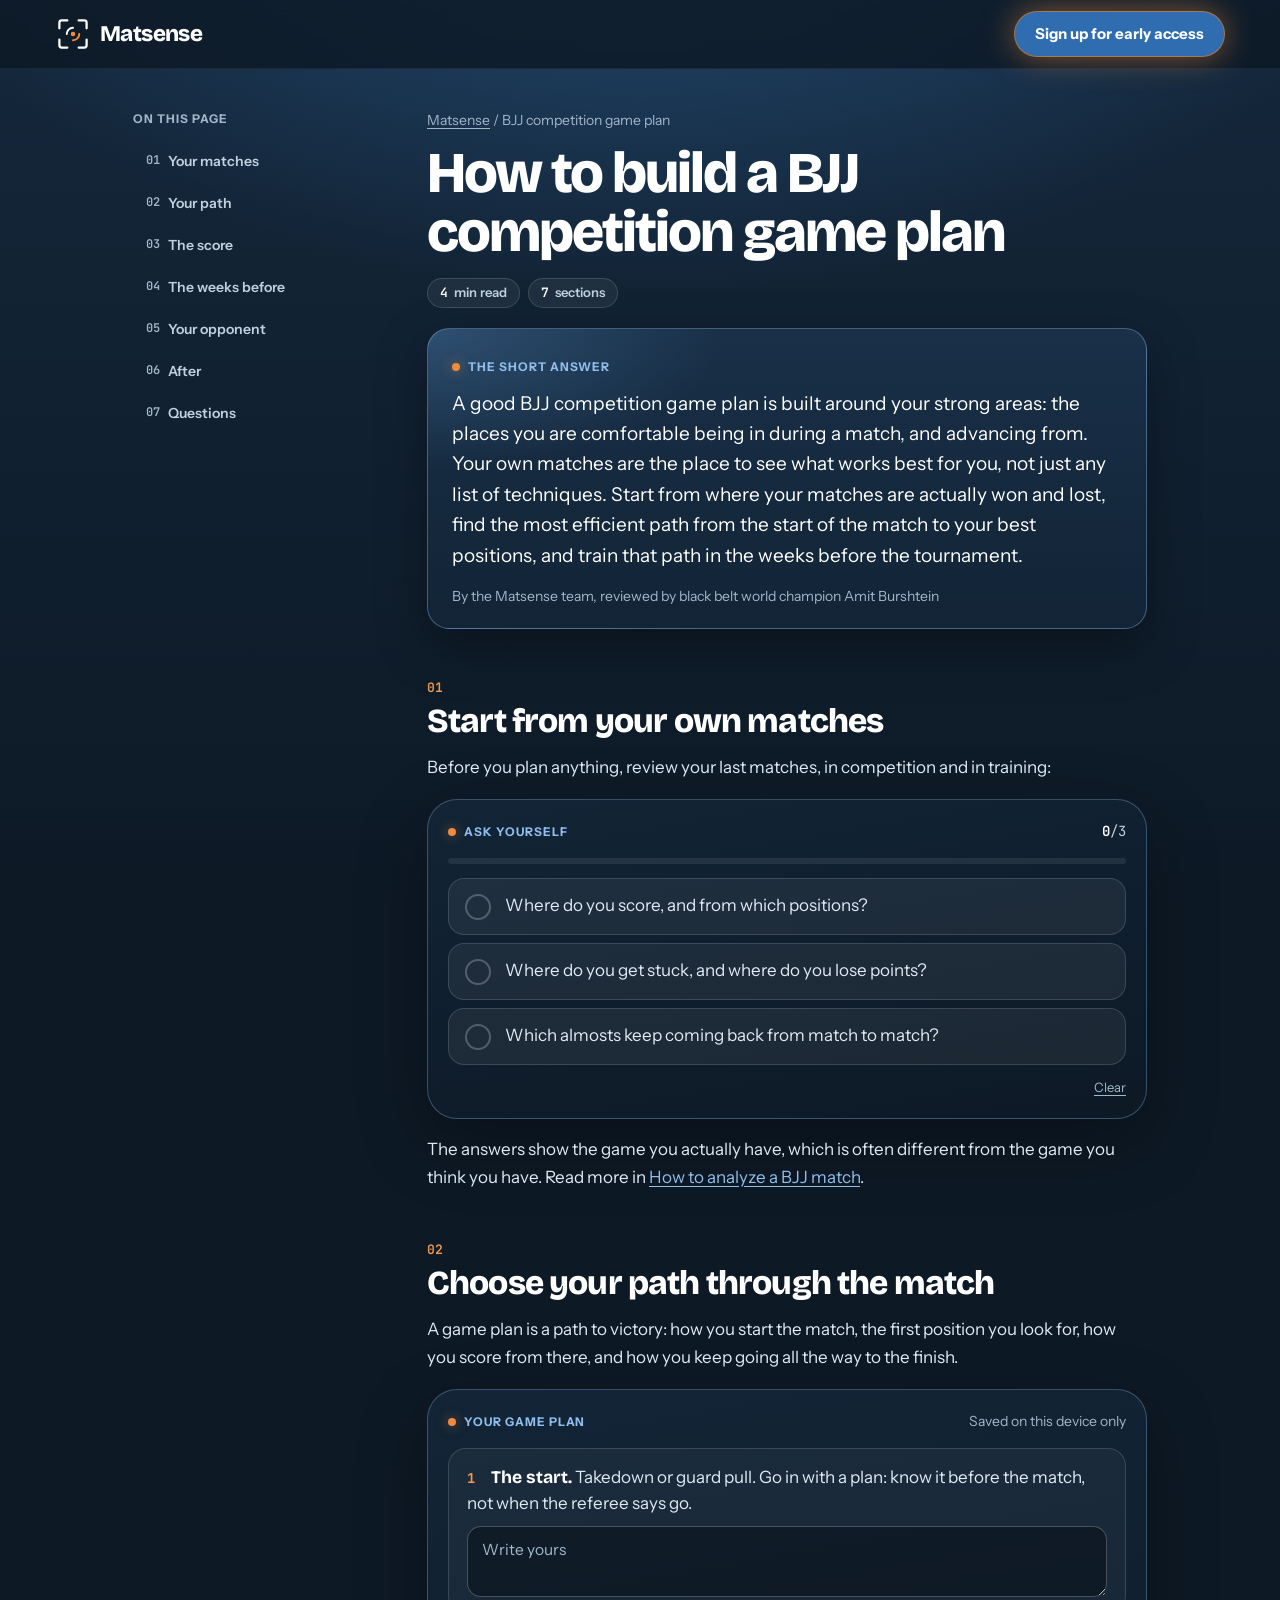
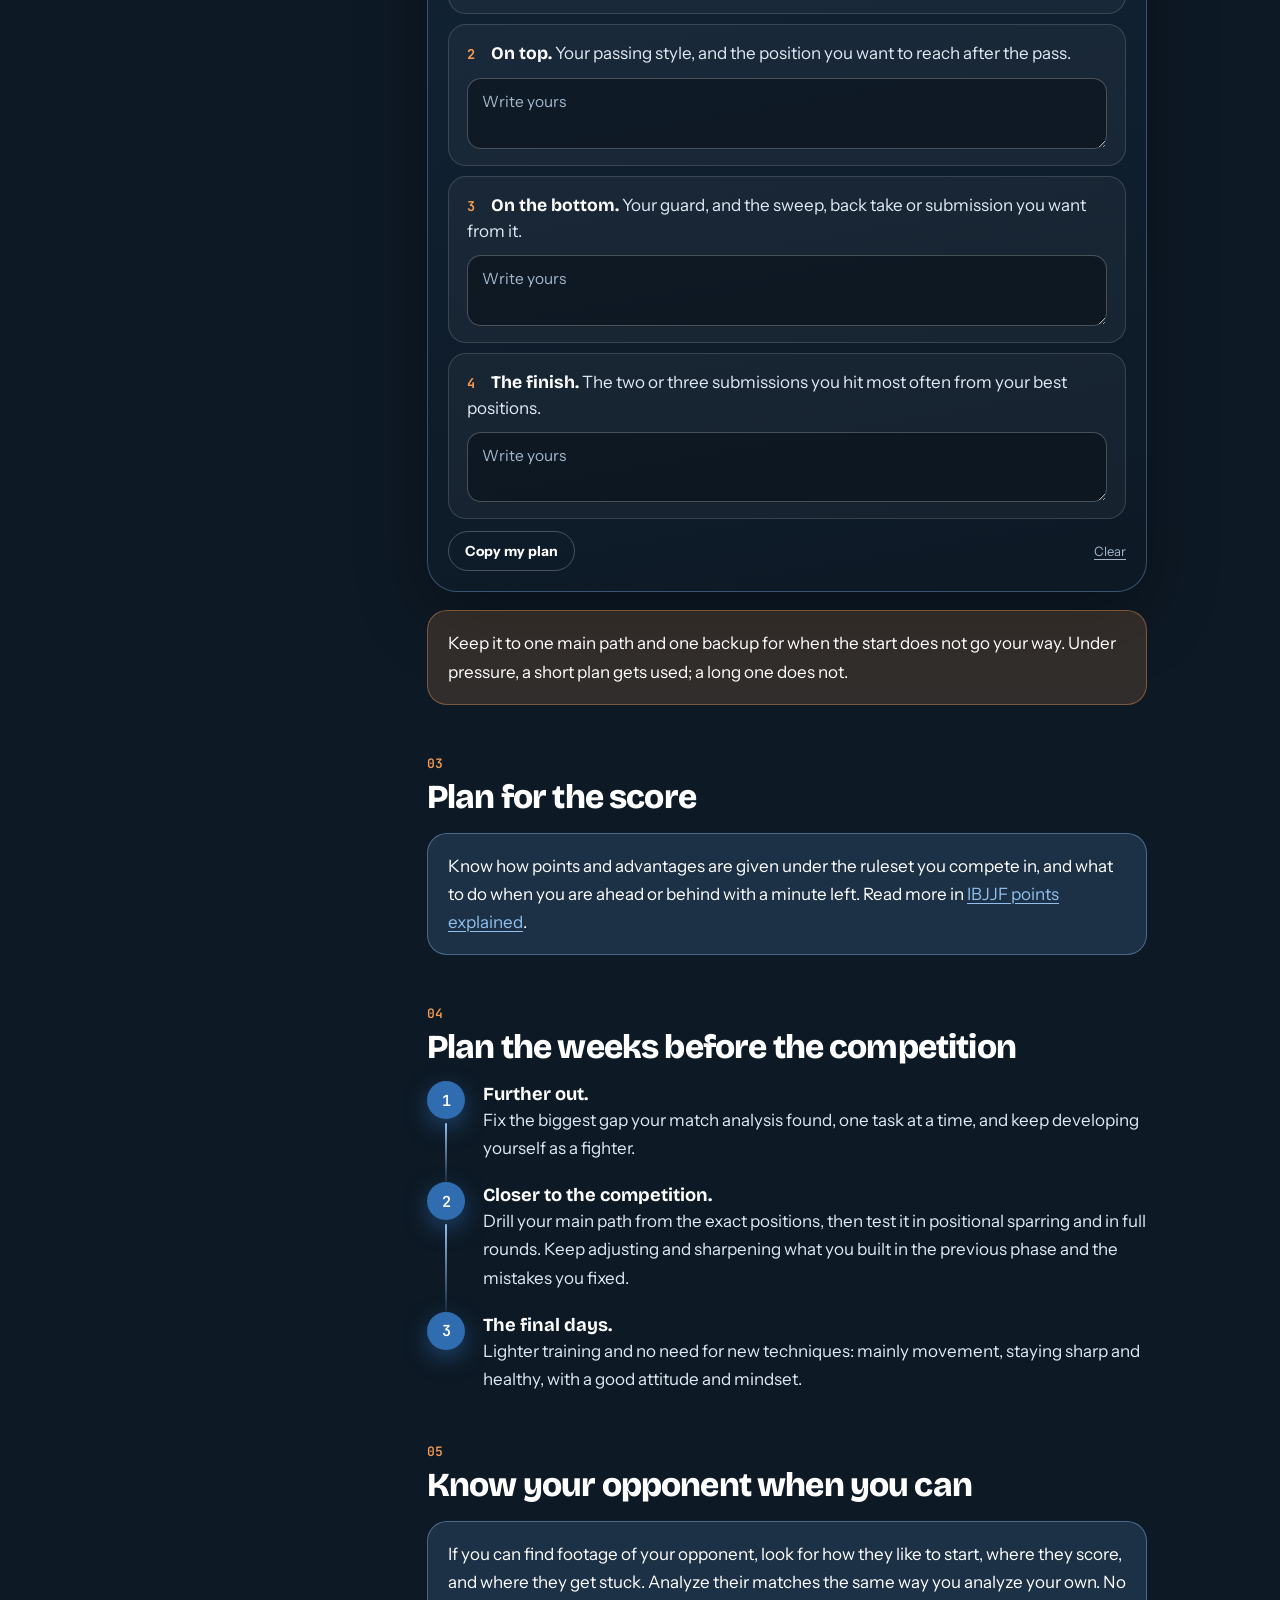
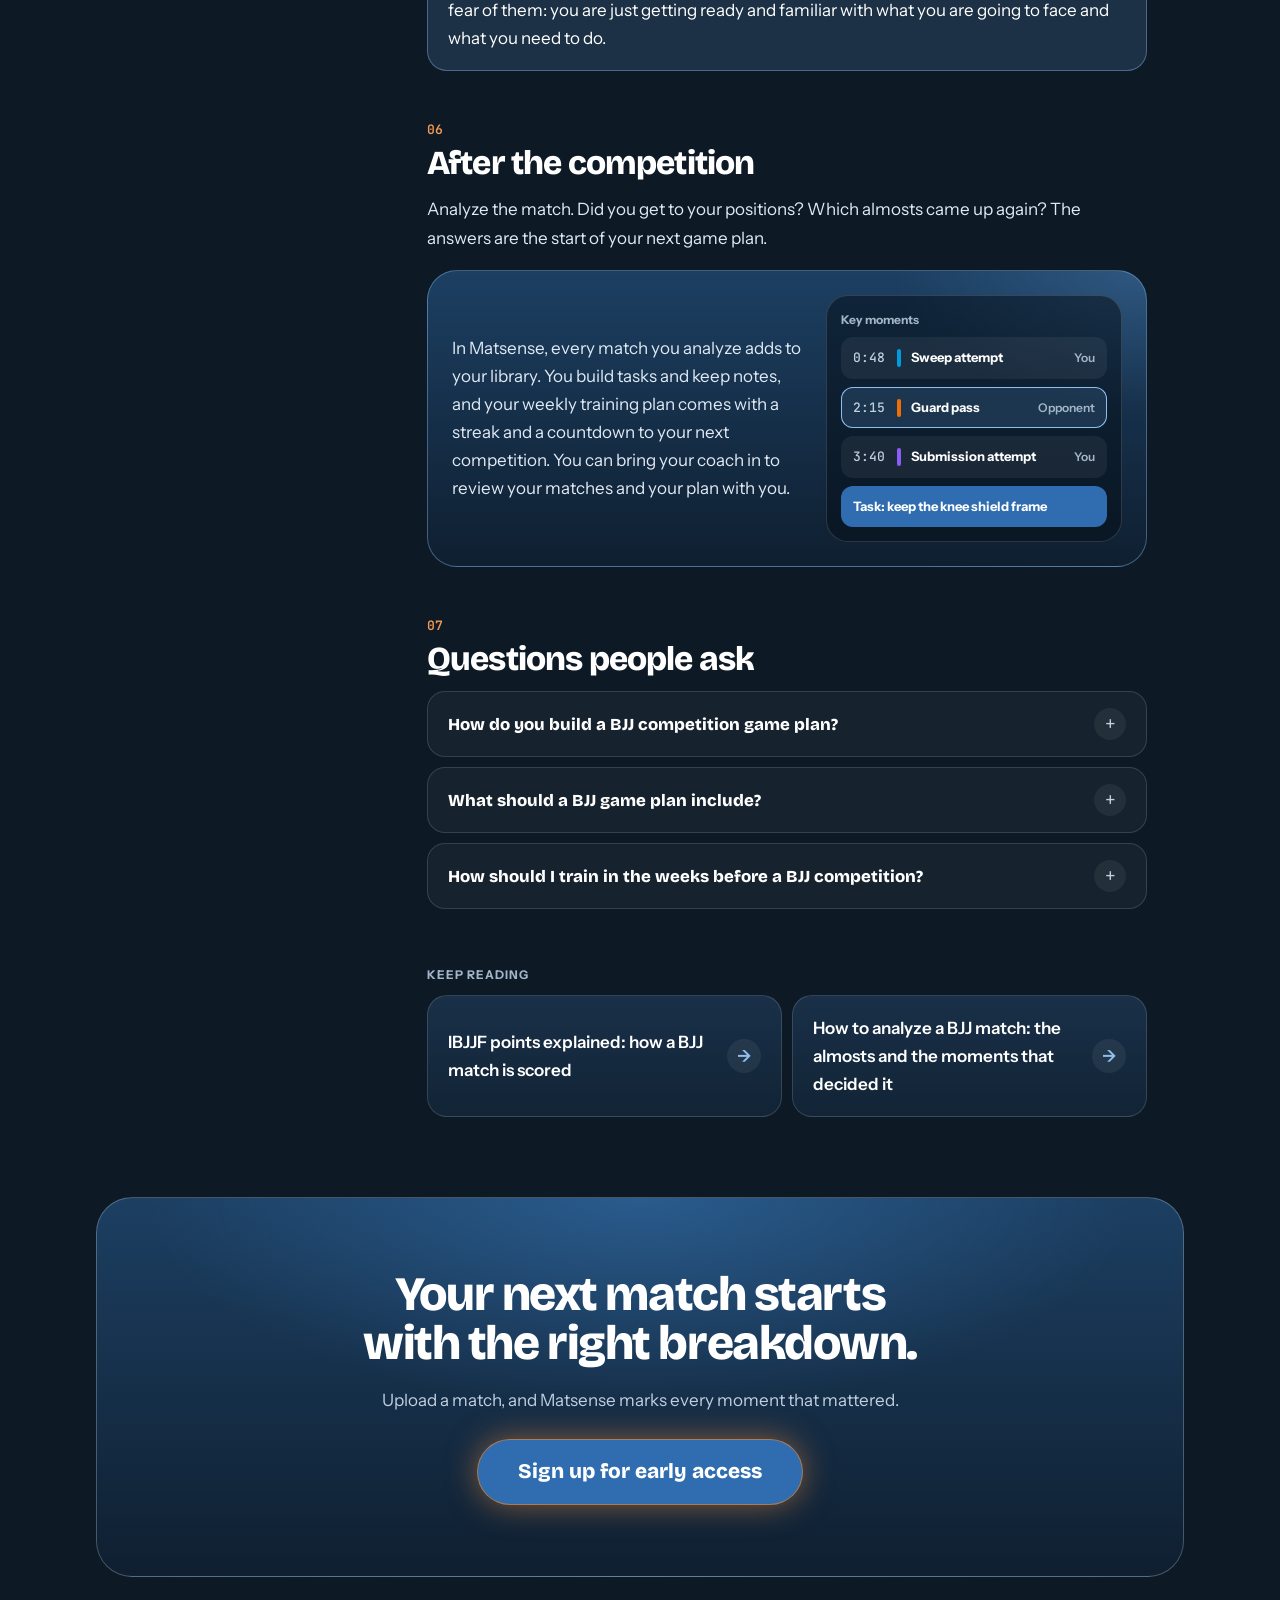
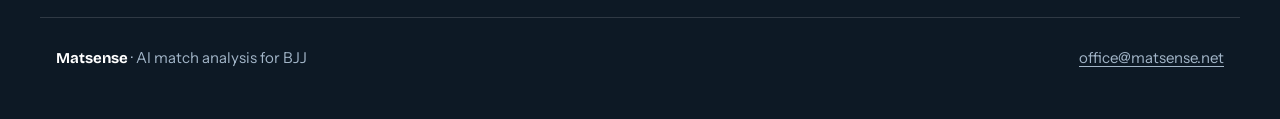
==== commit 9b693274: "Take the four new guides offline until Amit reviews them The drafts stay in history (commit 2cfc6a2)" ====
--- a/bjj-competition-game-plan/index.html
+++ b/bjj-competition-game-plan/index.html
@@ -202,7 +202,6 @@
 <nav class="related" aria-label="Keep reading"><span class="related__label">Keep reading</span>
 <a href="/ibjjf-points-explained/">IBJJF points explained: how a BJJ match is scored</a>
 <a href="/how-to-analyze-bjj-matches/">How to analyze a BJJ match: the almosts and the moments that decided it</a>
-<a href="/scout-bjj-opponents/">How to scout a BJJ opponent</a>
 </nav>
 </article>
 </main>
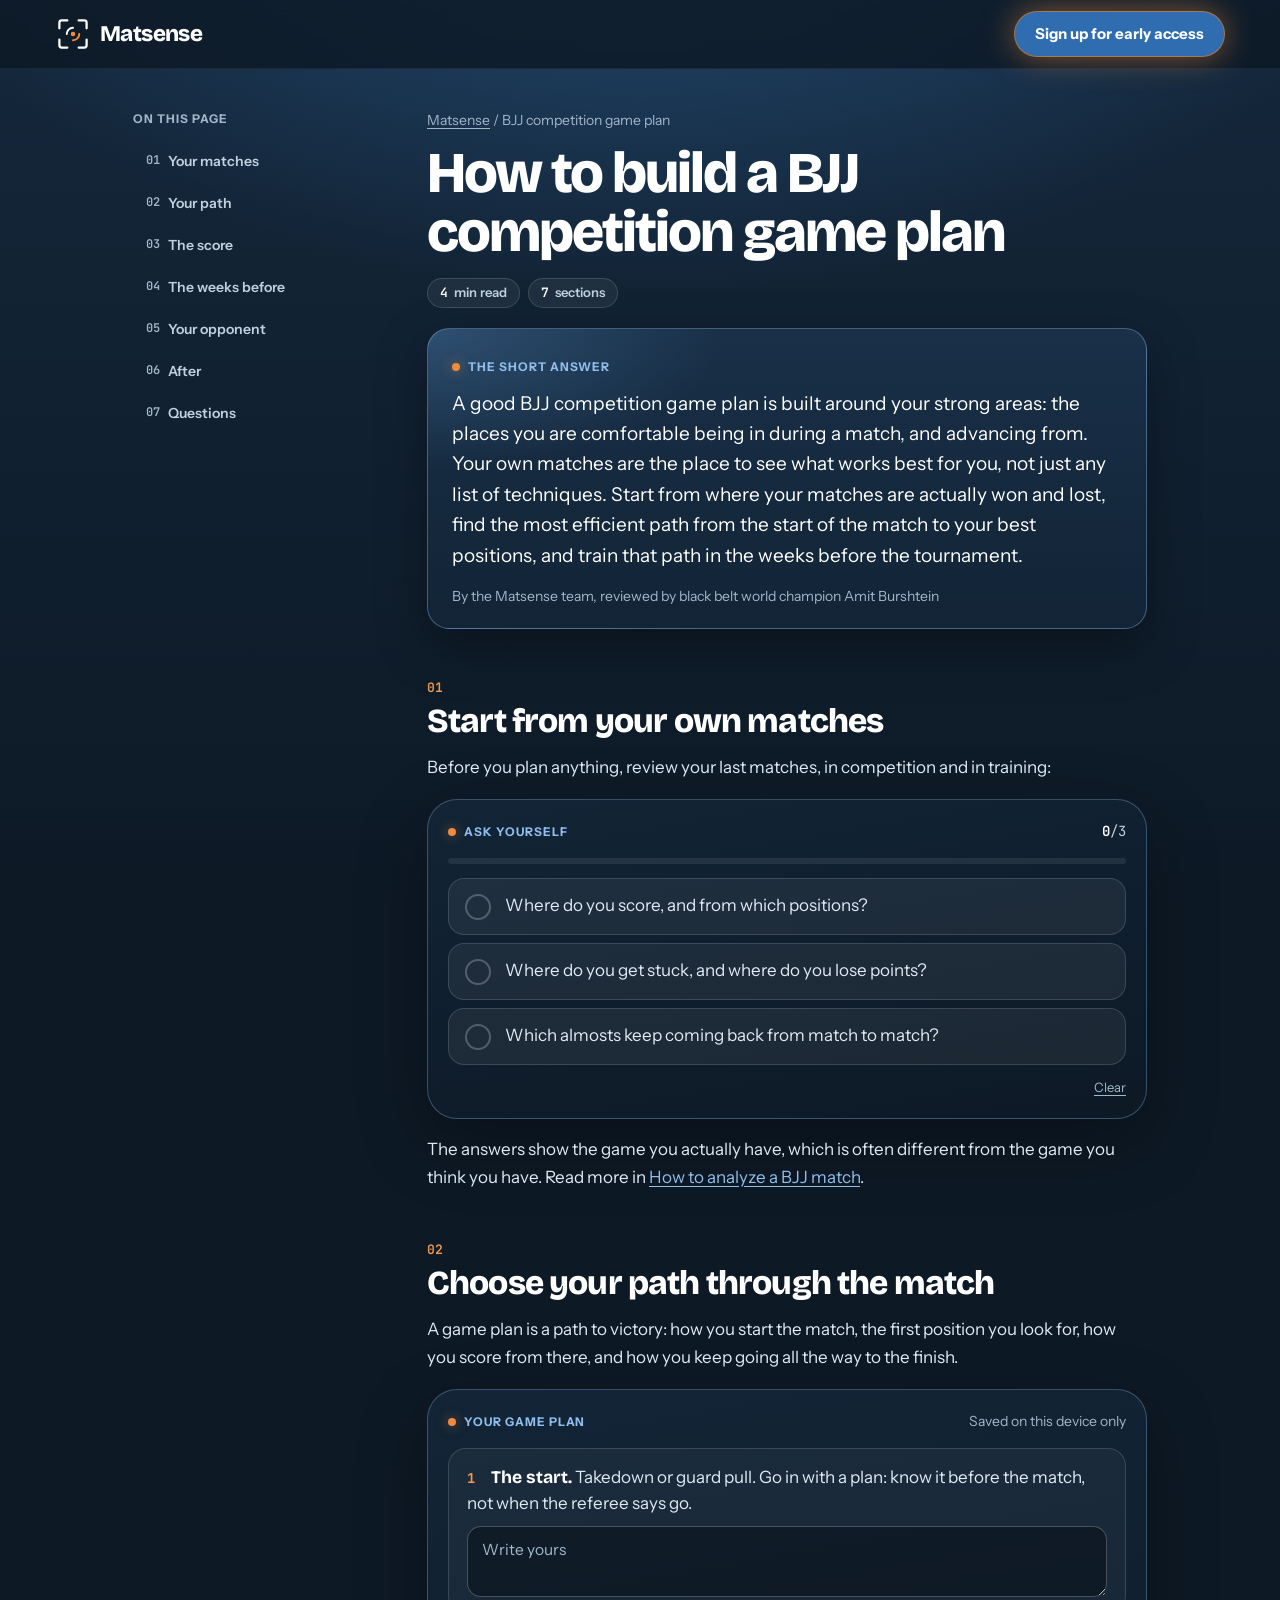
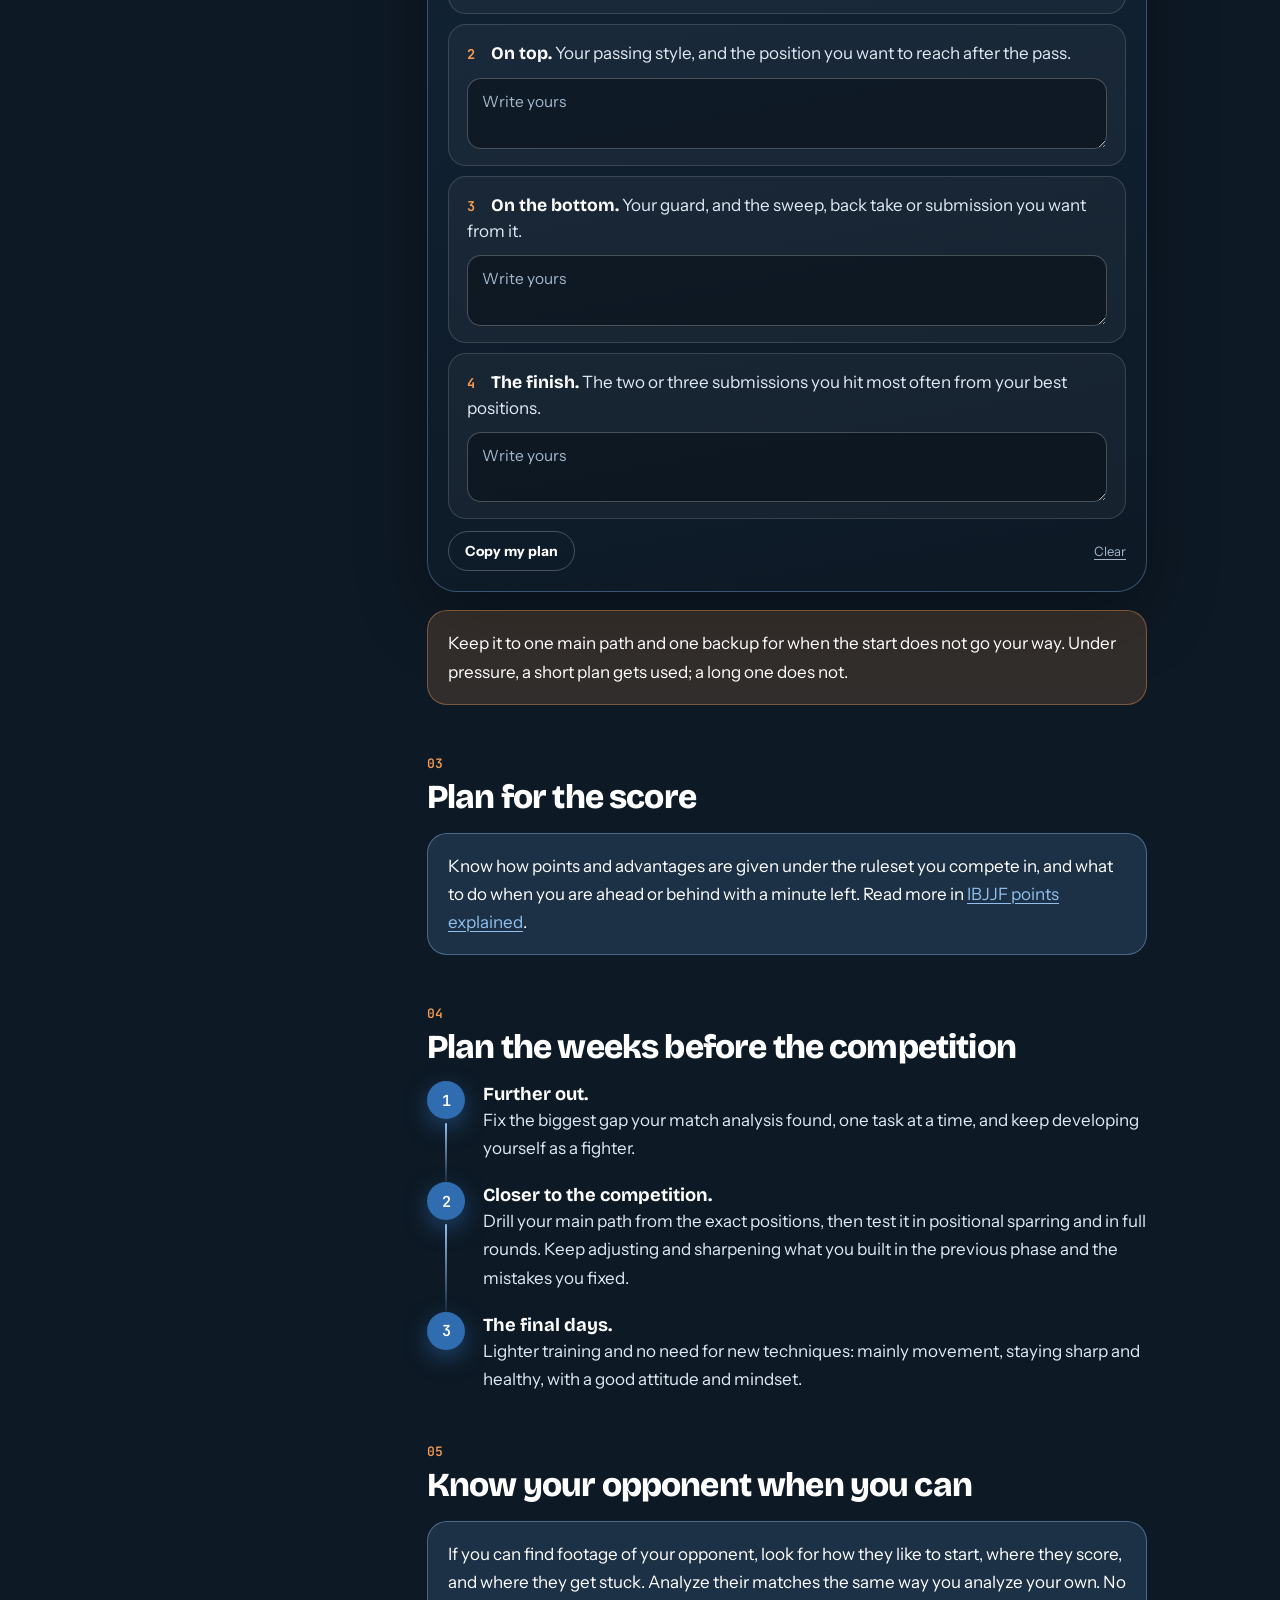
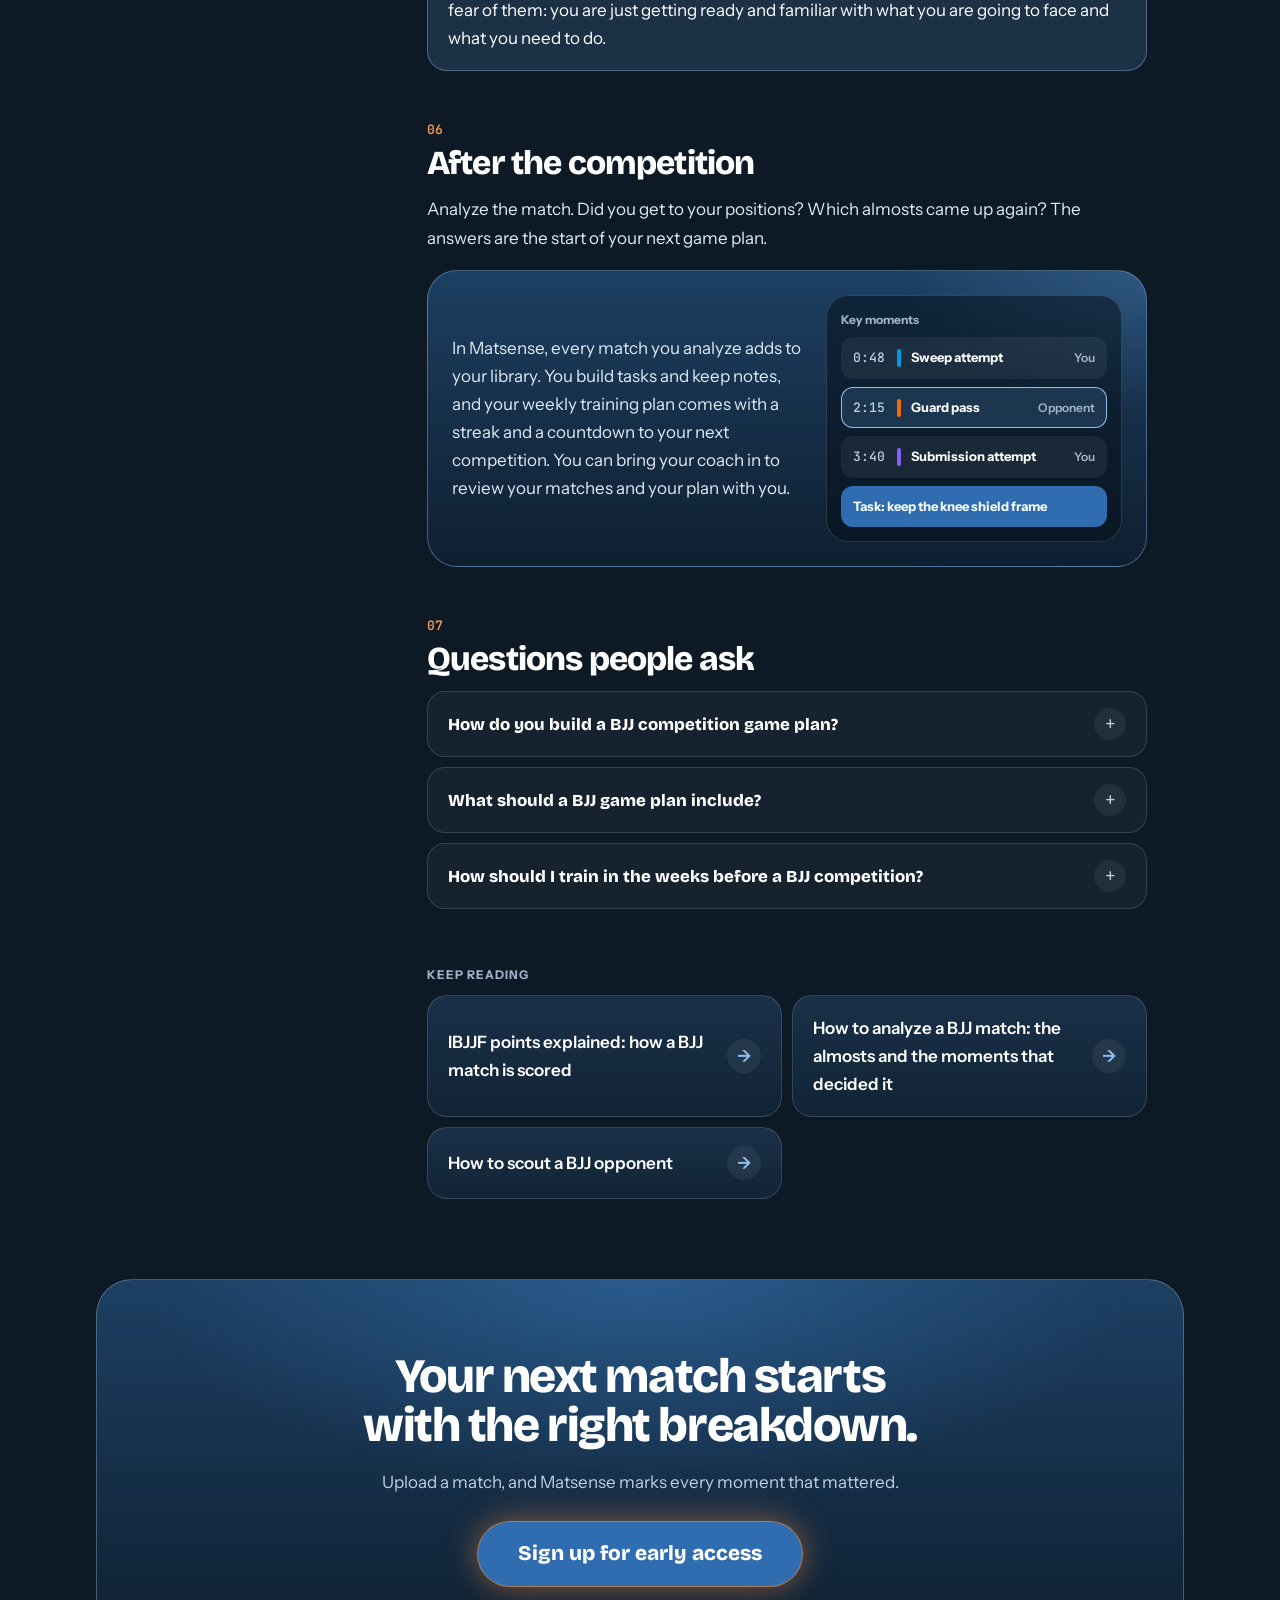
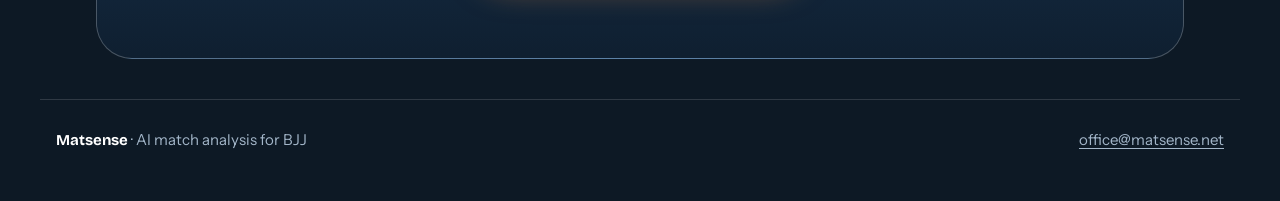
==== commit 66b5e65a: "Publish three guides approved by Amit Burshtein, with his wording How to film your BJJ rolls, What t" ====
--- a/bjj-competition-game-plan/index.html
+++ b/bjj-competition-game-plan/index.html
@@ -202,6 +202,7 @@
 <nav class="related" aria-label="Keep reading"><span class="related__label">Keep reading</span>
 <a href="/ibjjf-points-explained/">IBJJF points explained: how a BJJ match is scored</a>
 <a href="/how-to-analyze-bjj-matches/">How to analyze a BJJ match: the almosts and the moments that decided it</a>
+<a href="/scout-bjj-opponents/">How to scout a BJJ opponent</a>
 </nav>
 </article>
 </main>
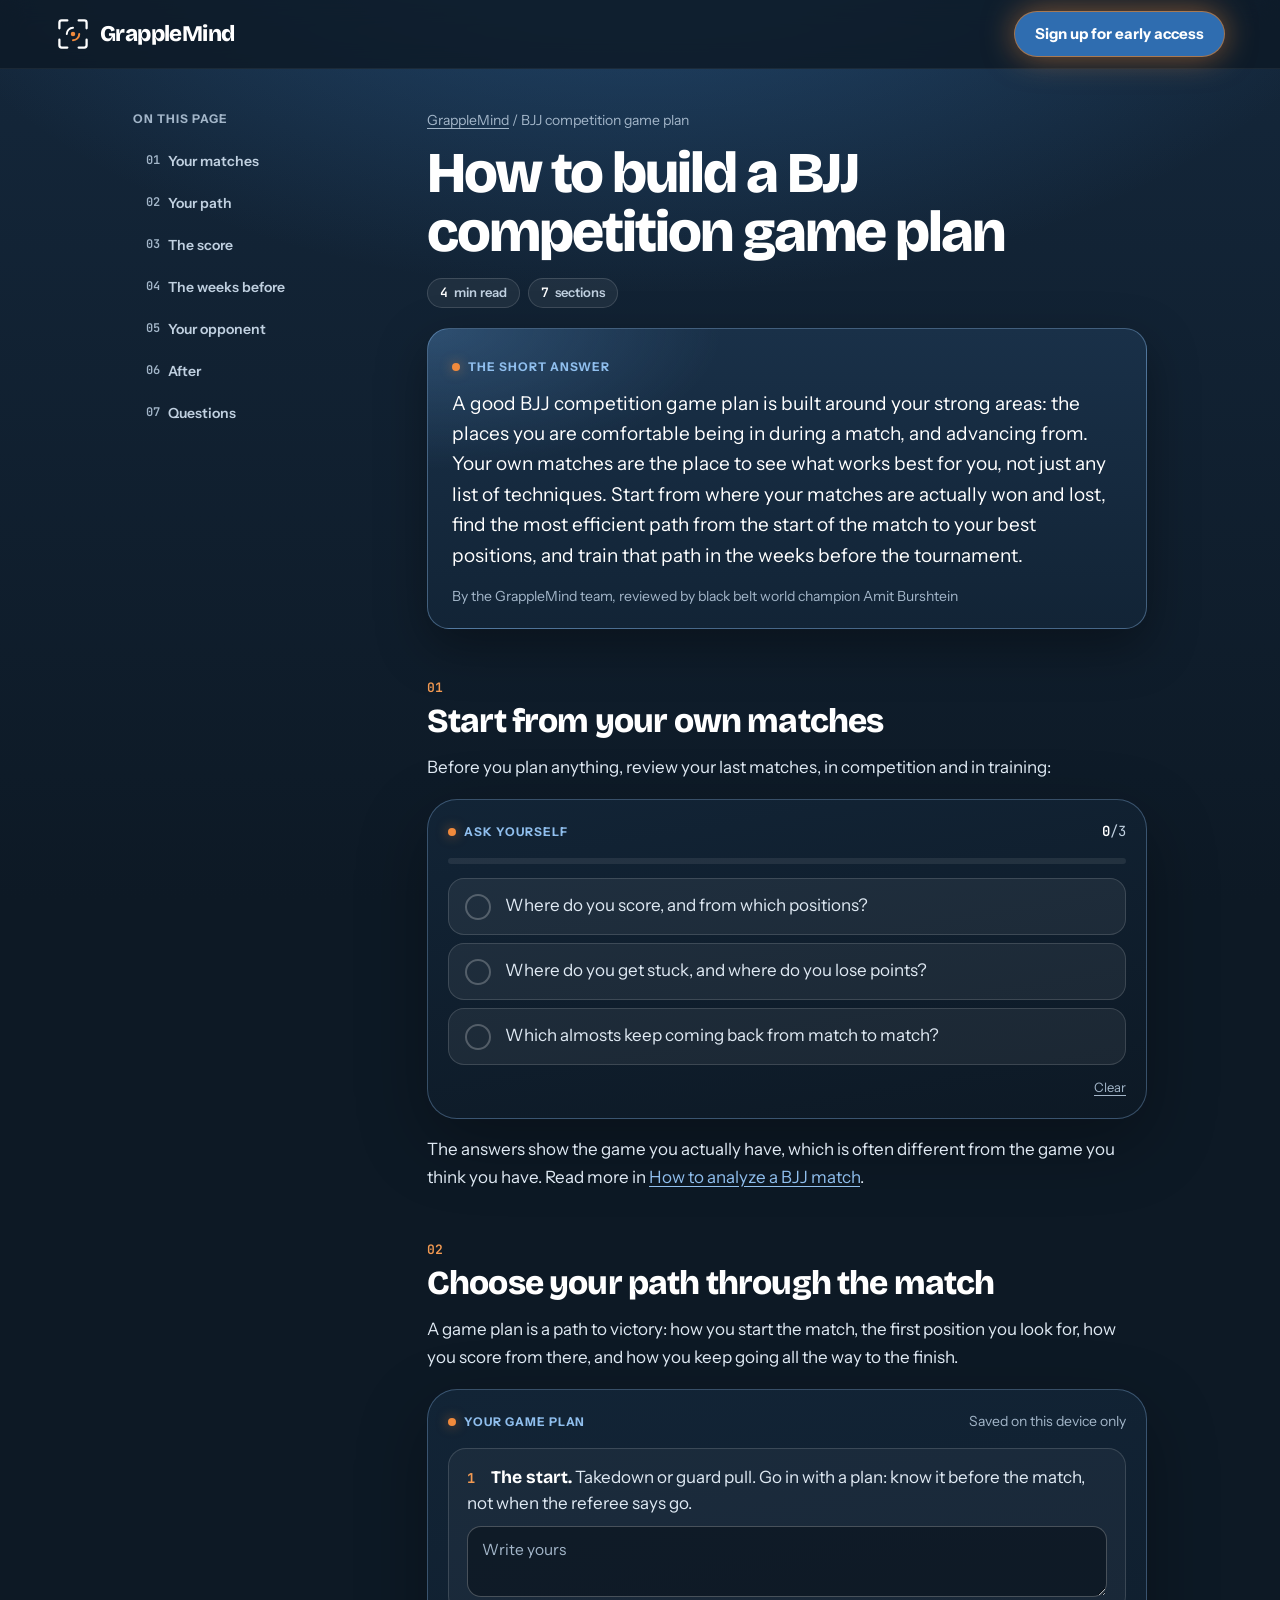
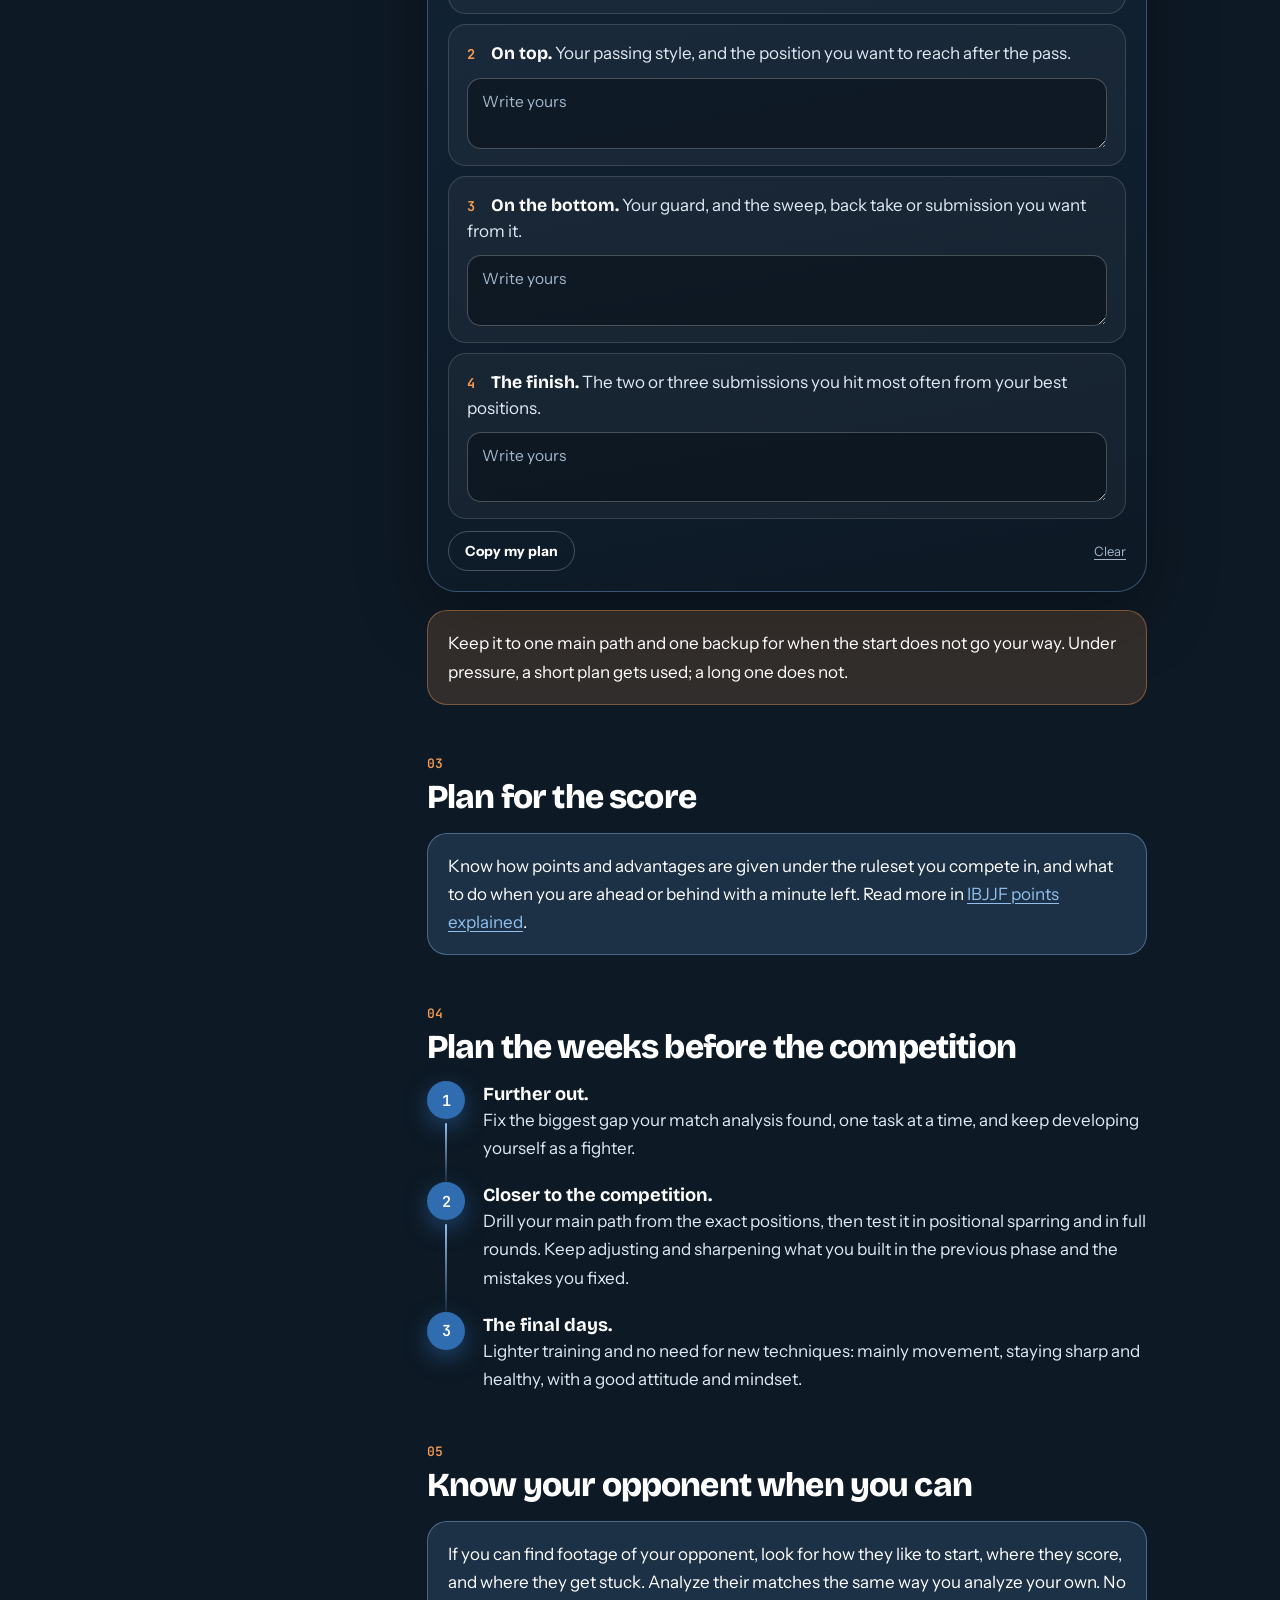
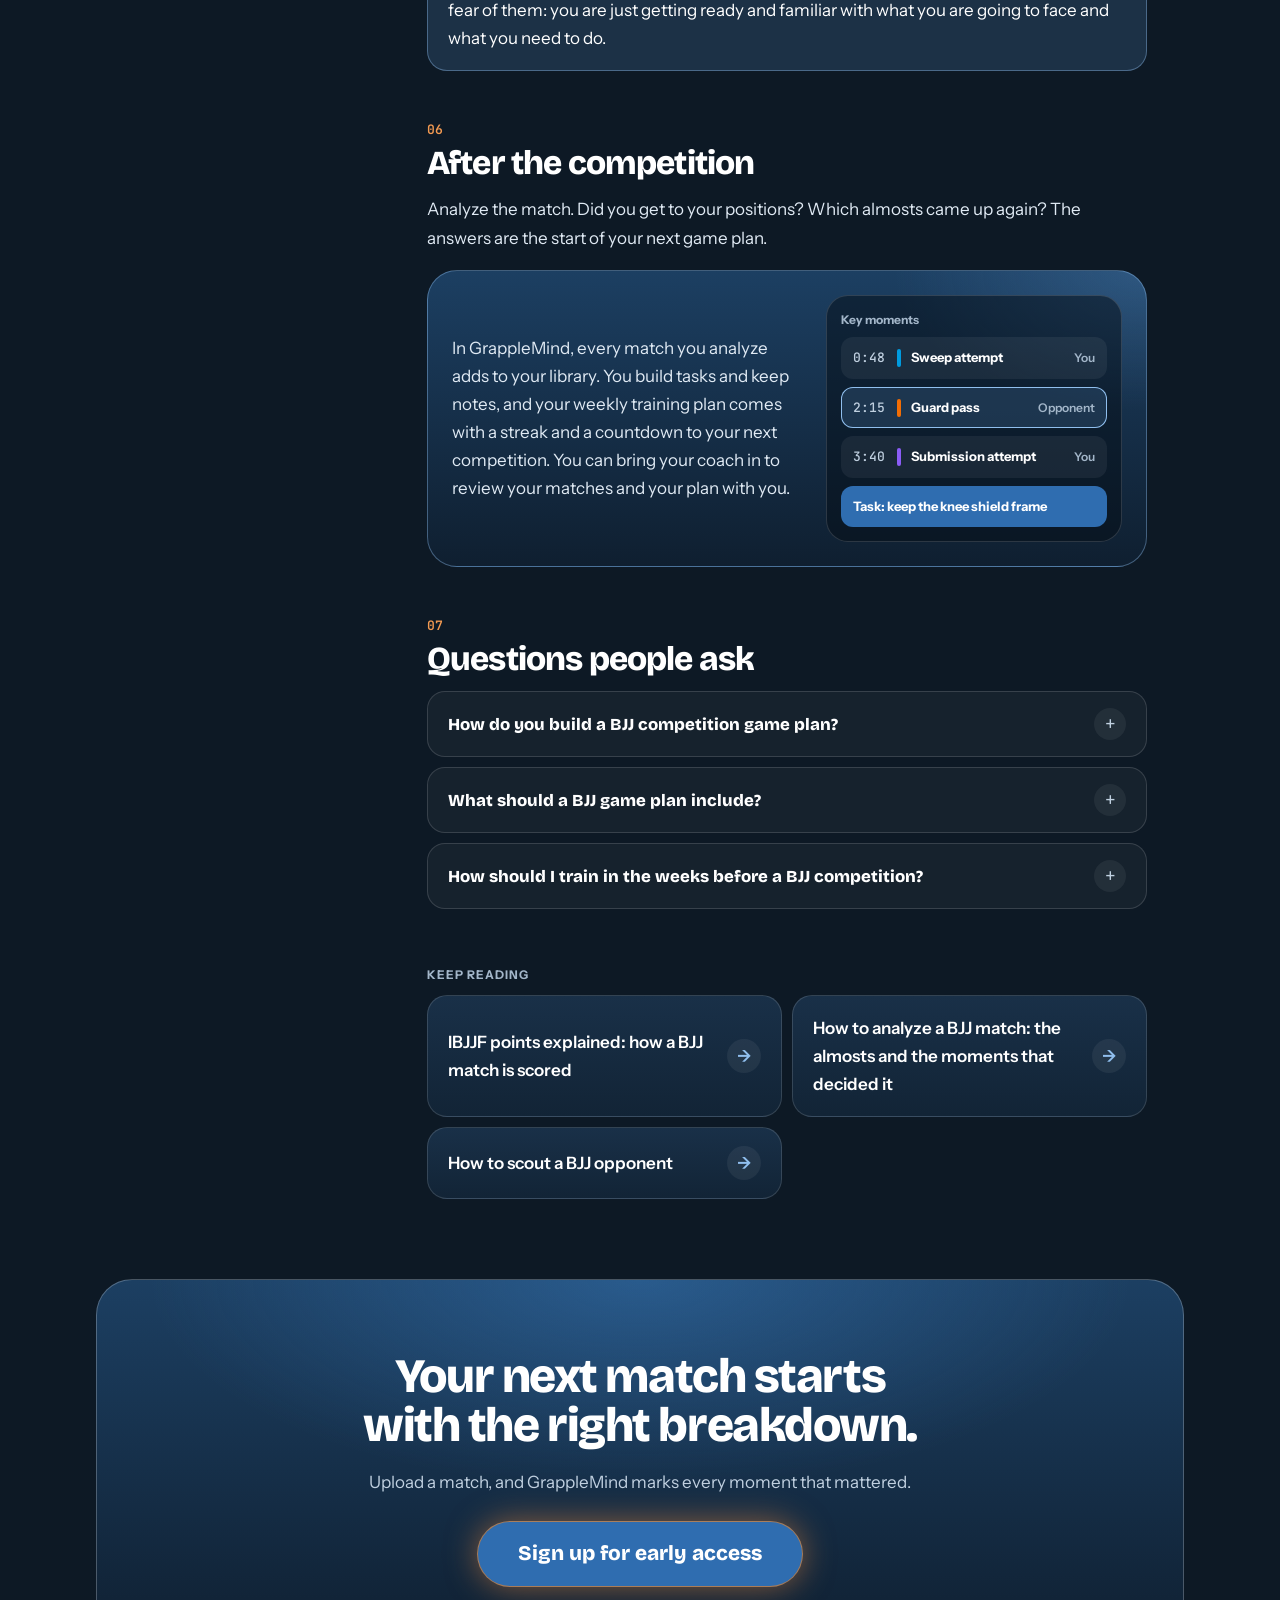
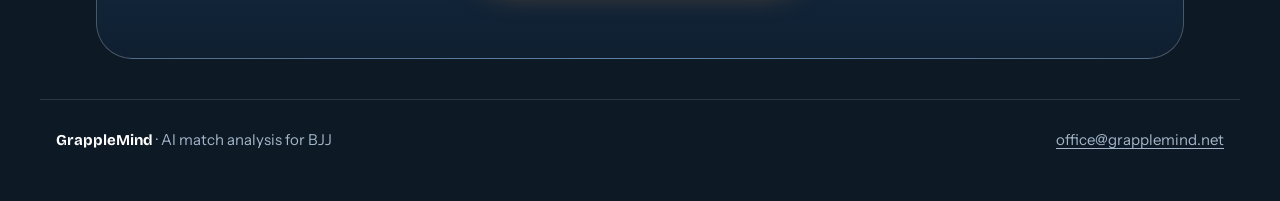
==== commit 02803989: "Rebrand the site from Matsense to GrappleMind on grapplemind.net Company name and domain only; page " ====
--- a/bjj-competition-game-plan/index.html
+++ b/bjj-competition-game-plan/index.html
@@ -11,16 +11,16 @@
 <meta charset="utf-8">
 <script>document.documentElement.className = "js";</script>
 <meta name="viewport" content="width=device-width, initial-scale=1, viewport-fit=cover">
-<title>How to Build a BJJ Competition Game Plan | Matsense</title>
+<title>How to Build a BJJ Competition Game Plan | GrappleMind</title>
 <meta name="description" content="Build a BJJ competition game plan from your own matches: the positions you win with, the almosts you keep repeating, and a weekly plan before your tournament.">
 <meta name="theme-color" content="#0d1925">
-<link rel="canonical" href="https://matsense.net/bjj-competition-game-plan/">
+<link rel="canonical" href="https://grapplemind.net/bjj-competition-game-plan/">
 <meta property="og:type" content="article">
-<meta property="og:site_name" content="Matsense">
-<meta property="og:url" content="https://matsense.net/bjj-competition-game-plan/">
+<meta property="og:site_name" content="GrappleMind">
+<meta property="og:url" content="https://grapplemind.net/bjj-competition-game-plan/">
 <meta property="og:title" content="How to build a BJJ competition game plan">
 <meta property="og:description" content="Build a BJJ competition game plan from your own matches: the positions you win with, the almosts you keep repeating, and a weekly plan before your tournament.">
-<meta property="og:image" content="https://matsense.net/og-image.png">
+<meta property="og:image" content="https://grapplemind.net/og-image.png">
 <meta name="twitter:card" content="summary_large_image">
 <link rel="icon" type="image/png" sizes="512x512" href="/icon-512.png">
 <link rel="apple-touch-icon" href="/icon-512.png">
@@ -37,15 +37,15 @@
       "@type": "Article",
       "headline": "How to build a BJJ competition game plan",
       "description": "Build a BJJ competition game plan from your own matches: the positions you win with, the almosts you keep repeating, and a weekly plan before your tournament.",
-      "url": "https://matsense.net/bjj-competition-game-plan/",
+      "url": "https://grapplemind.net/bjj-competition-game-plan/",
       "inLanguage": "en",
-      "image": "https://matsense.net/og-image.png",
+      "image": "https://grapplemind.net/og-image.png",
       "dateModified": "2026-11-04",
       "author": {
-        "@id": "https://matsense.net/#org"
+        "@id": "https://grapplemind.net/#org"
       },
       "publisher": {
-        "@id": "https://matsense.net/#org"
+        "@id": "https://grapplemind.net/#org"
       }
     },
     {
@@ -54,14 +54,14 @@
         {
           "@type": "ListItem",
           "position": 1,
-          "name": "Matsense",
-          "item": "https://matsense.net/"
+          "name": "GrappleMind",
+          "item": "https://grapplemind.net/"
         },
         {
           "@type": "ListItem",
           "position": 2,
           "name": "BJJ competition game plan",
-          "item": "https://matsense.net/bjj-competition-game-plan/"
+          "item": "https://grapplemind.net/bjj-competition-game-plan/"
         }
       ]
     },
@@ -101,7 +101,7 @@
 <body>
 <div class="progress" aria-hidden="true"><i></i></div>
 <header class="top"><div class="wrap top__row">
-<a class="brand" href="/" aria-label="Matsense home"><svg width="34" height="34" viewBox="0 0 60 60" fill="none" stroke-linecap="round" stroke-linejoin="round" aria-hidden="true"><path d="M20 6H10C7.8 6 6 7.8 6 10V20M40 6H50C52.2 6 54 7.8 54 10V20M6 40V50C6 52.2 7.8 54 10 54H20M54 40V50C54 52.2 52.2 54 50 54H40" stroke="currentColor" stroke-width="4"/><path d="M30 19A11 11 0 0 0 19 30" stroke="currentColor" stroke-width="3.5"/><path d="M30 41A11 11 0 0 0 41 30" stroke="var(--mark)" stroke-width="3.5"/><circle cx="30" cy="30" r="4" fill="var(--mark)"/></svg><span class="brand__name">Matsense</span></a>
+<a class="brand" href="/" aria-label="GrappleMind home"><svg width="34" height="34" viewBox="0 0 60 60" fill="none" stroke-linecap="round" stroke-linejoin="round" aria-hidden="true"><path d="M20 6H10C7.8 6 6 7.8 6 10V20M40 6H50C52.2 6 54 7.8 54 10V20M6 40V50C6 52.2 7.8 54 10 54H20M54 40V50C54 52.2 52.2 54 50 54H40" stroke="currentColor" stroke-width="4"/><path d="M30 19A11 11 0 0 0 19 30" stroke="currentColor" stroke-width="3.5"/><path d="M30 41A11 11 0 0 0 41 30" stroke="var(--mark)" stroke-width="3.5"/><circle cx="30" cy="30" r="4" fill="var(--mark)"/></svg><span class="brand__name">GrappleMind</span></a>
 <a class="join" href="/#join">Sign up<span class="long">&nbsp;for early access</span></a>
 </div></header>
 <main class="guide">
@@ -115,13 +115,13 @@
 <li><a href="#questions"><span>07</span>Questions</a></li>
 </ol></nav>
 <article>
-<p class="crumbs"><a href="/">Matsense</a> / BJJ competition game plan</p>
+<p class="crumbs"><a href="/">GrappleMind</a> / BJJ competition game plan</p>
 <h1>How to build a BJJ competition game plan</h1>
 <div class="meta"><span class="pill"><b>4</b> min read</span><span class="pill"><b>7</b> sections</span></div>
 <div class="answer">
 <span class="label">The short answer</span>
 <p class="lead">A good BJJ competition game plan is built around your strong areas: the places you are comfortable being in during a match, and advancing from. Your own matches are the place to see what works best for you, not just any list of techniques. Start from where your matches are actually won and lost, find the most efficient path from the start of the match to your best positions, and train that path in the weeks before the tournament.</p>
-<p class="byline">By the Matsense team, reviewed by black belt world champion Amit Burshtein</p>
+<p class="byline">By the GrappleMind team, reviewed by black belt world champion Amit Burshtein</p>
 </div>
 
 <section class="sec" id="own-matches" data-short="Your matches">
@@ -179,7 +179,7 @@
 <h2>After the competition</h2>
 <p>Analyze the match. Did you get to your positions? Which almosts came up again? The answers are the start of your next game plan.</p>
 <div class="app rv">
-<p>In Matsense, every match you analyze adds to your library. You build tasks and keep notes, and your weekly training plan comes with a streak and a countdown to your next competition. You can bring your coach in to review your matches and your plan with you.</p>
+<p>In GrappleMind, every match you analyze adds to your library. You build tasks and keep notes, and your weekly training plan comes with a streak and a countdown to your next competition. You can bring your coach in to review your matches and your plan with you.</p>
 <div class="app__screen" aria-hidden="true">
 <span class="app__title">Key moments</span>
 <div class="mo"><time>0:48</time><i style="--c:var(--ev-sweepatt)"></i>Sweep attempt<span>You</span></div>
@@ -208,9 +208,9 @@
 </main>
 <section class="final"><div class="final__panel">
 <h2>Your next match starts with the right breakdown.</h2>
-<p>Upload a match, and Matsense marks every moment that mattered.</p>
+<p>Upload a match, and GrappleMind marks every moment that mattered.</p>
 <a class="join join--big" href="/#join">Sign up for early access</a>
 </div></section>
-<footer class="foot"><span><b>Matsense</b> &middot; AI match analysis for BJJ</span><a href="mailto:office@matsense.net">office@matsense.net</a></footer>
+<footer class="foot"><span><b>GrappleMind</b> &middot; AI match analysis for BJJ</span><a href="mailto:office@grapplemind.net">office@grapplemind.net</a></footer>
 </body>
 </html>
--- a/assets/guide.css
+++ b/assets/guide.css
@@ -1,4 +1,4 @@
-/* Matsense interactive guide pages. Tokens match the landing page (index.html); see DESIGN.md.
+/* GrappleMind interactive guide pages. Tokens match the landing page (index.html); see DESIGN.md.
    Everything reads without JavaScript; guide.js only adds state (checks, pickers, the replay strip). */
 :root {
   color-scheme: dark;
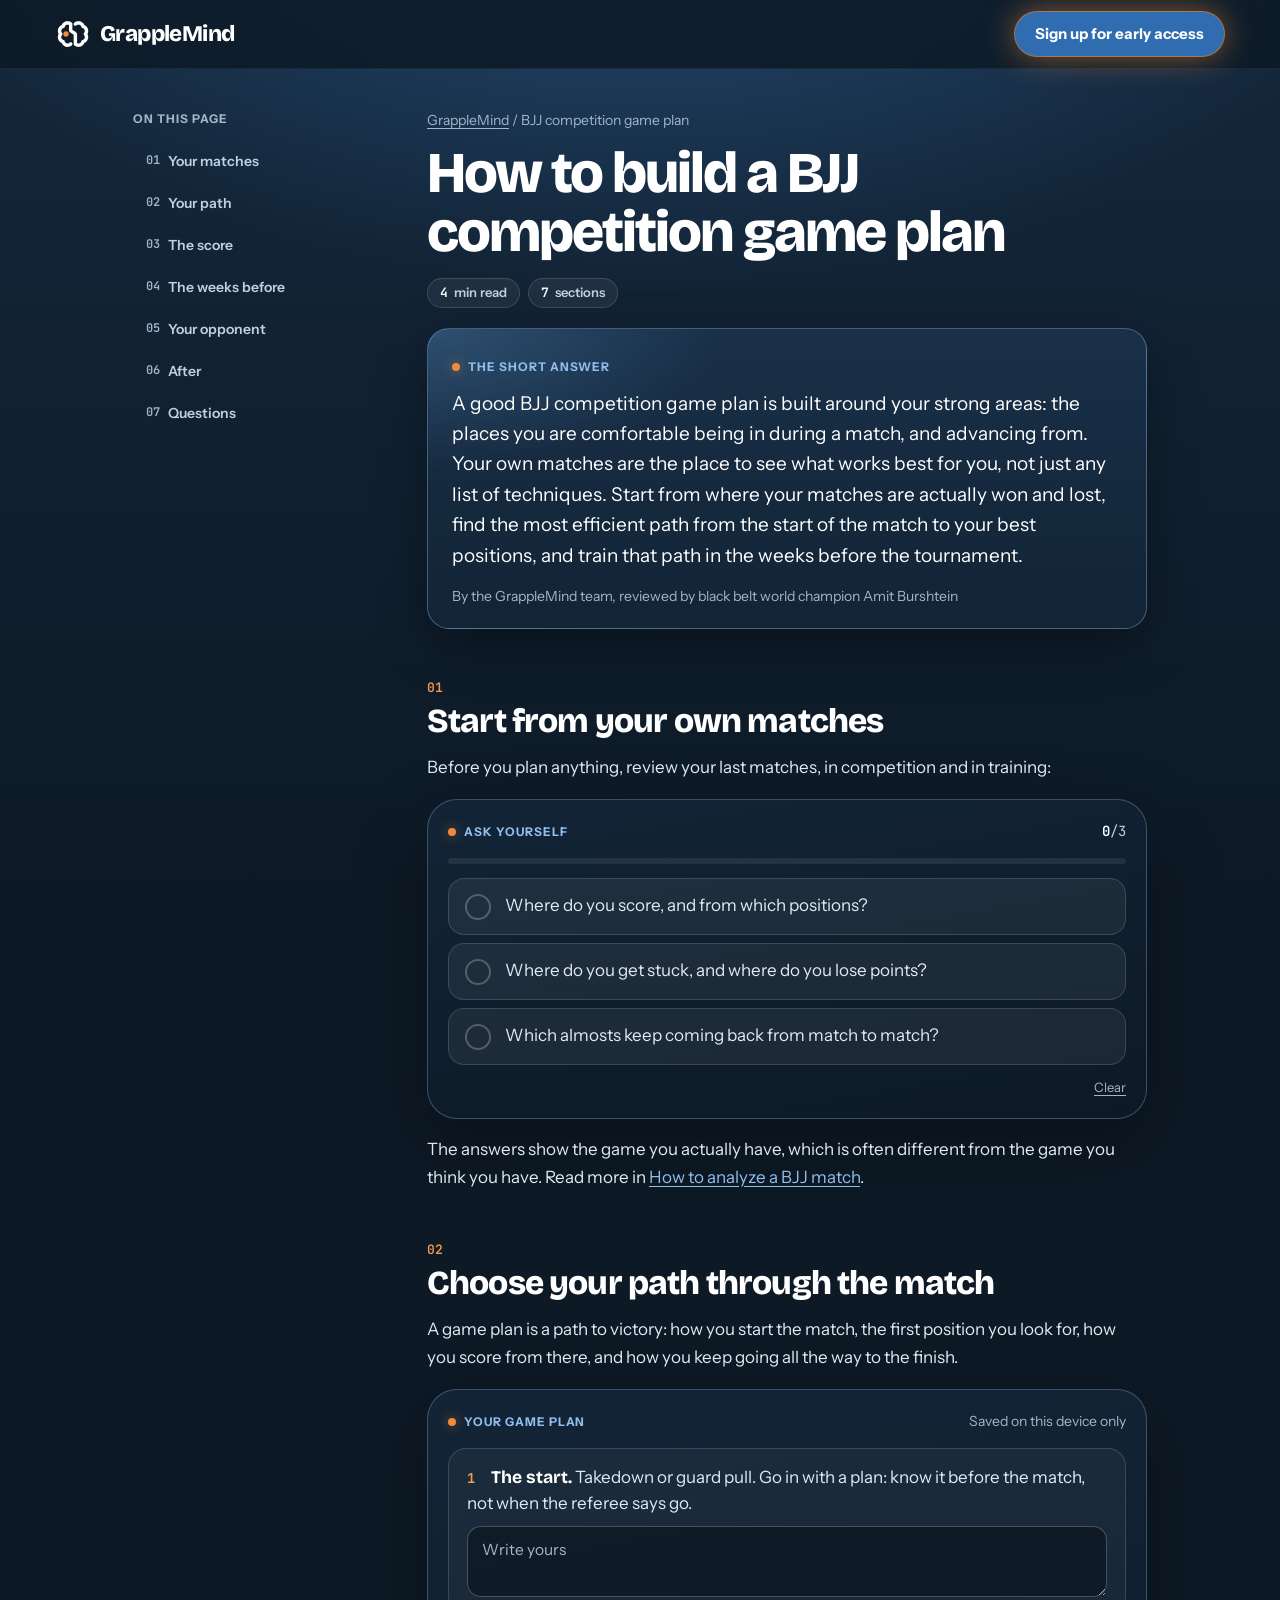
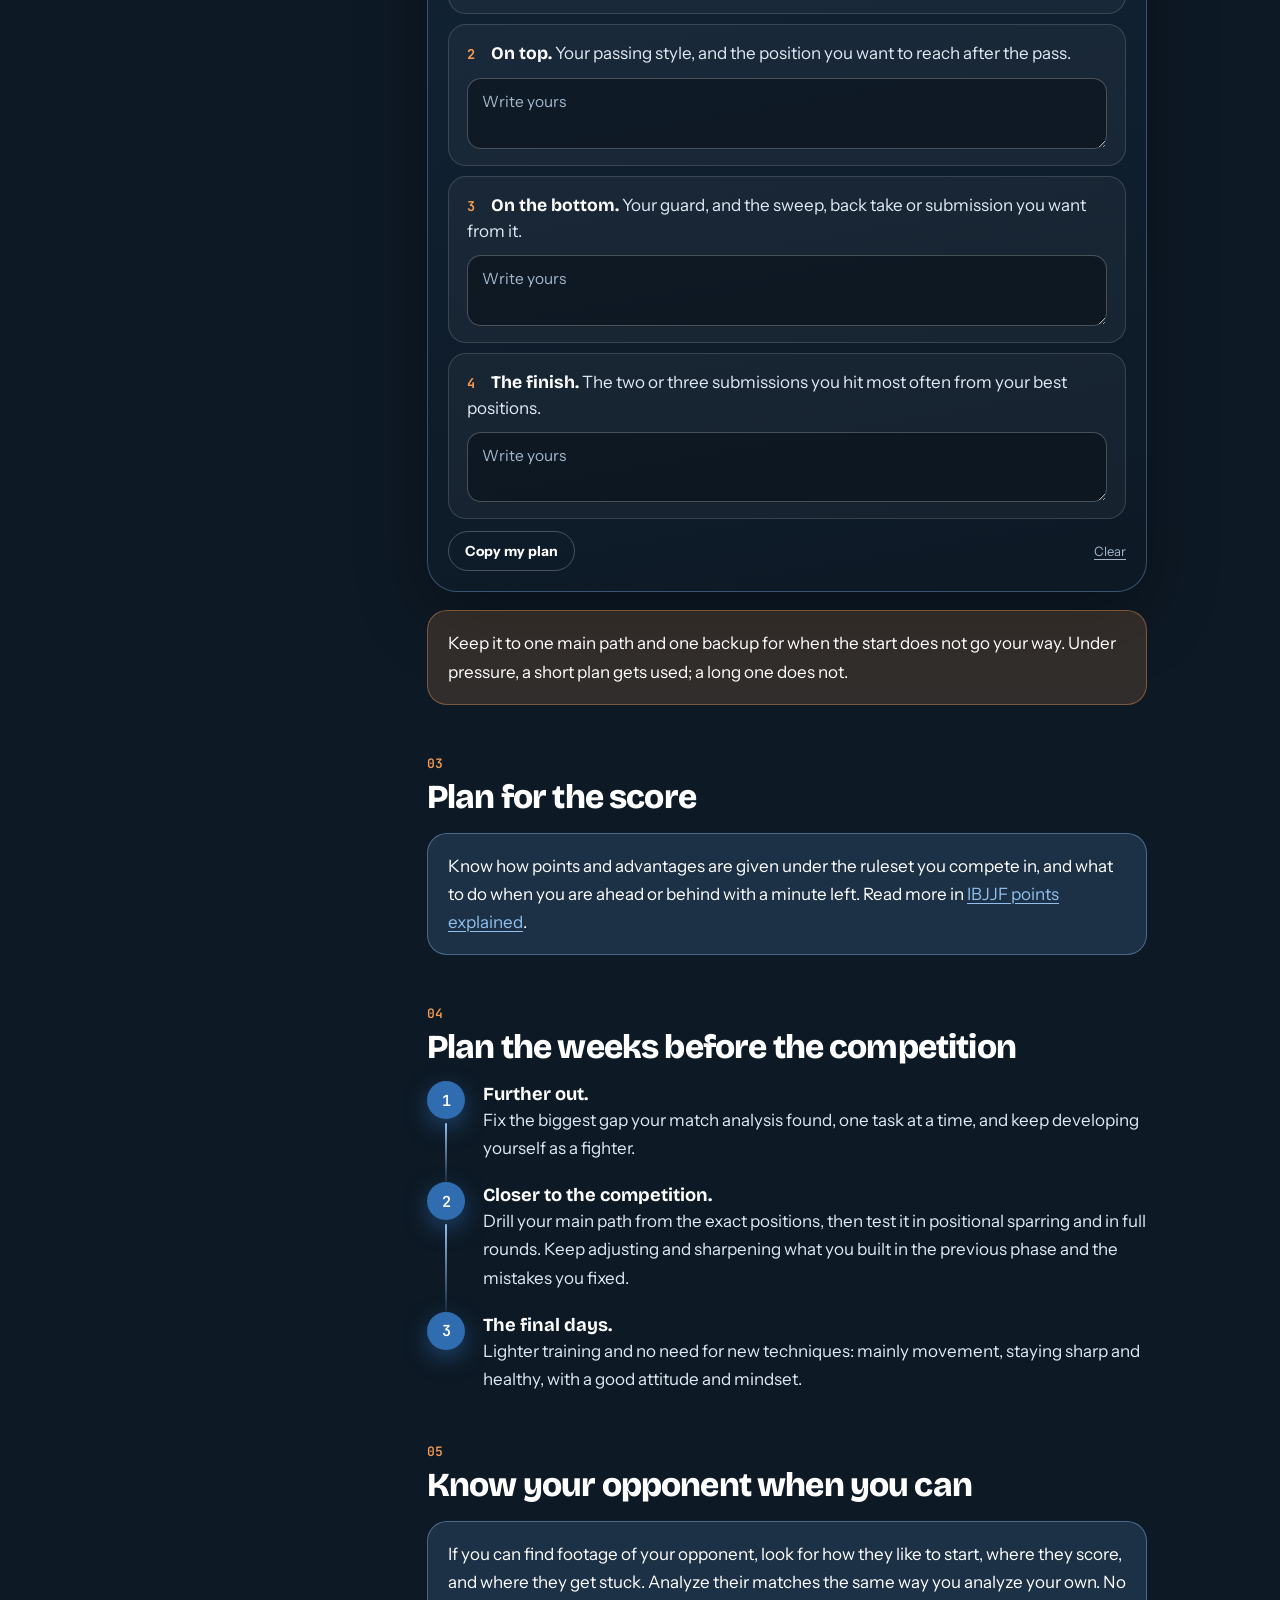
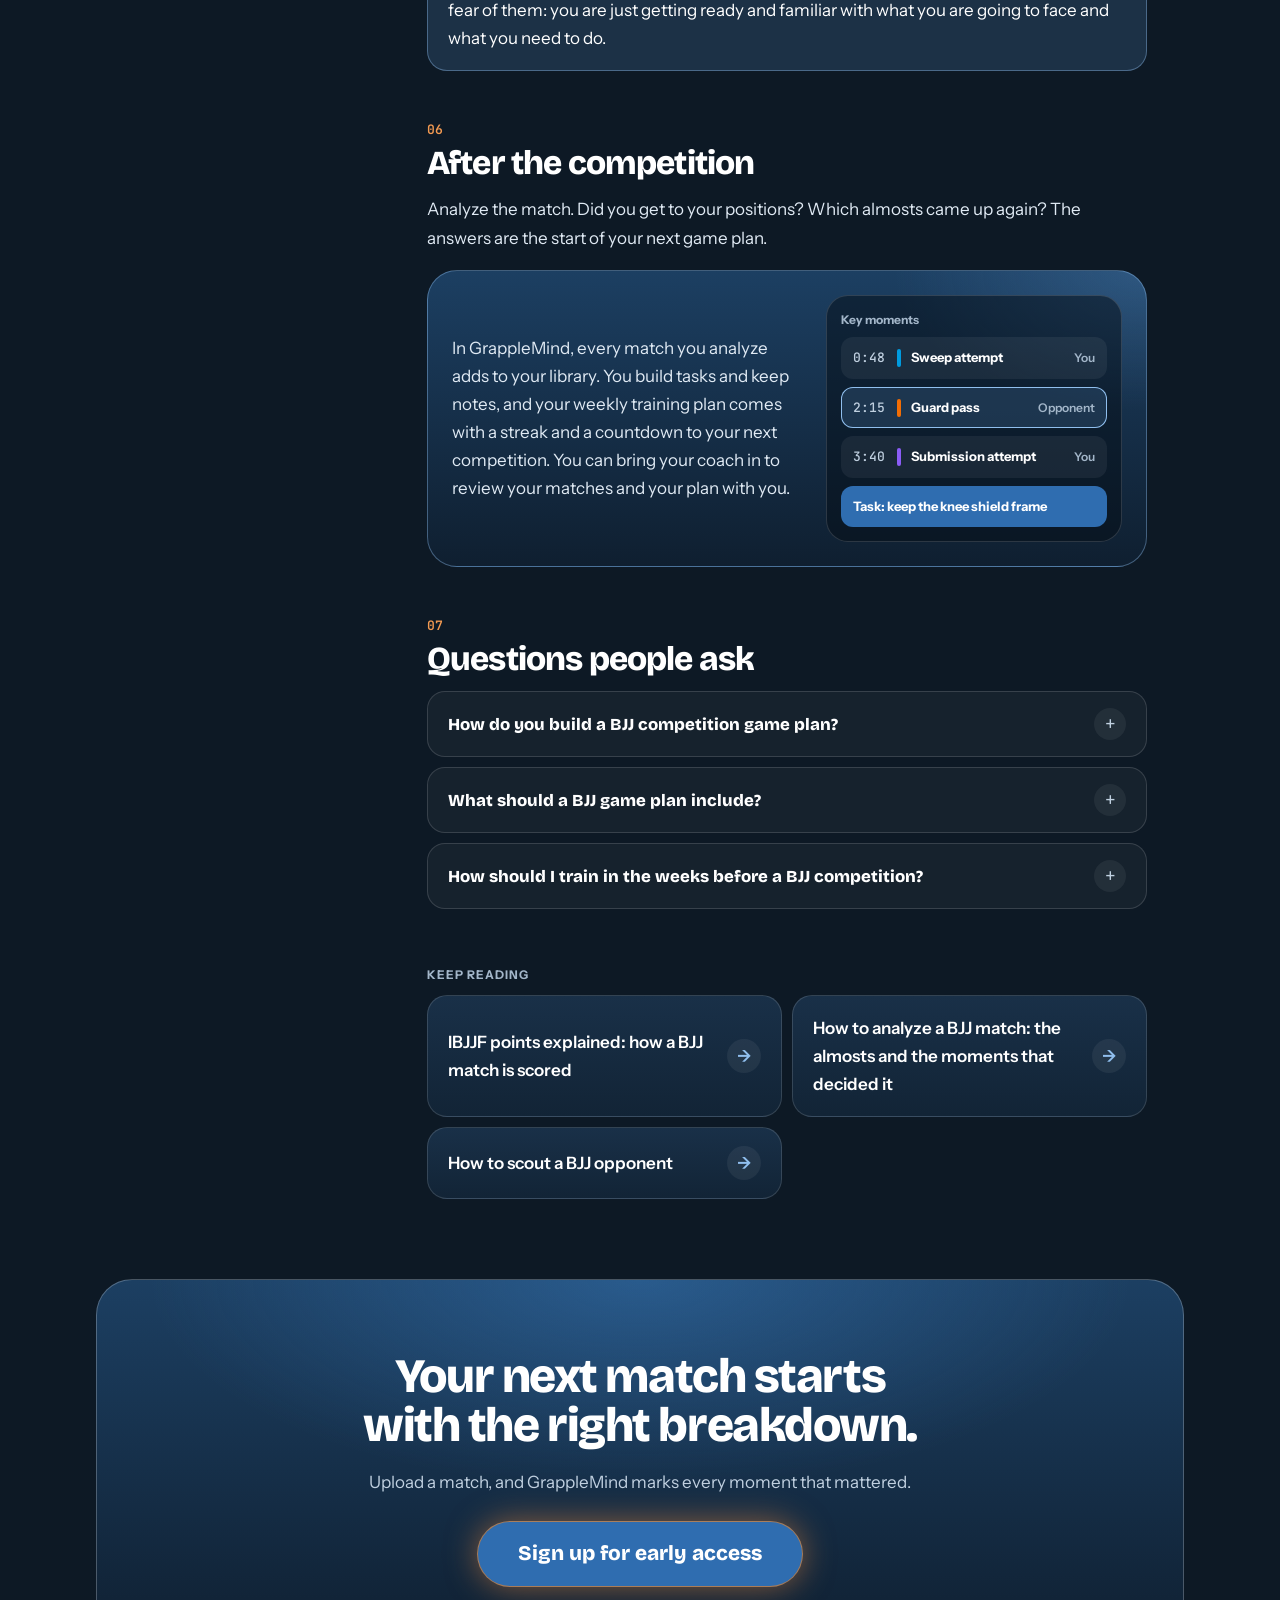
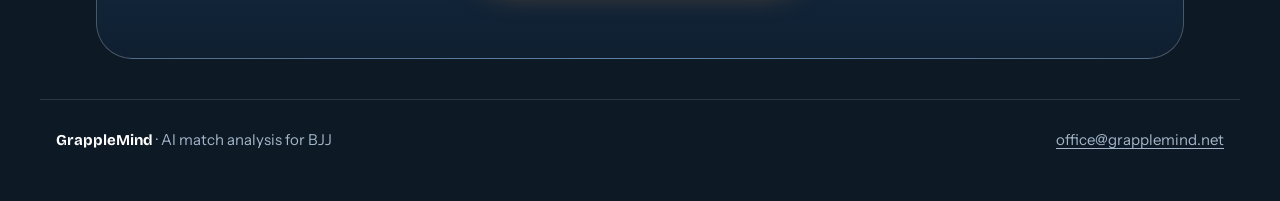
==== commit a814fa0c: "The new GrappleMind logo: the header mark on all eight pages, the site icon and the share picture (A" ====
--- a/bjj-competition-game-plan/index.html
+++ b/bjj-competition-game-plan/index.html
@@ -101,7 +101,7 @@
 <body>
 <div class="progress" aria-hidden="true"><i></i></div>
 <header class="top"><div class="wrap top__row">
-<a class="brand" href="/" aria-label="GrappleMind home"><svg width="34" height="34" viewBox="0 0 60 60" fill="none" stroke-linecap="round" stroke-linejoin="round" aria-hidden="true"><path d="M20 6H10C7.8 6 6 7.8 6 10V20M40 6H50C52.2 6 54 7.8 54 10V20M6 40V50C6 52.2 7.8 54 10 54H20M54 40V50C54 52.2 52.2 54 50 54H40" stroke="currentColor" stroke-width="4"/><path d="M30 19A11 11 0 0 0 19 30" stroke="currentColor" stroke-width="3.5"/><path d="M30 41A11 11 0 0 0 41 30" stroke="var(--mark)" stroke-width="3.5"/><circle cx="30" cy="30" r="4" fill="var(--mark)"/></svg><span class="brand__name">GrappleMind</span></a>
+<a class="brand" href="/" aria-label="GrappleMind home"><svg width="34" height="34" viewBox="0 0 100 100" fill="none" aria-hidden="true"><path d="M32.7 12.2 L36.7 12.4 L41.1 13.6 L44.1 15.1 L45.6 16.1 L47.3 17.7 L47.8 18.5 L48.2 19.9 L48.2 37.9 L49.6 38.9 L53.7 41.0 L57.4 43.2 L60.2 46.0 L60.8 46.9 L61.7 49.0 L62.0 50.3 L62.0 76.7 L63.0 77.2 L65.0 77.7 L67.3 77.7 L69.4 77.1 L70.7 76.4 L73.1 74.1 L73.7 73.2 L74.1 72.4 L74.6 70.7 L75.3 69.4 L76.5 68.2 L79.8 67.0 L80.9 66.3 L82.9 64.4 L83.8 63.0 L84.5 60.8 L84.5 59.8 L84.6 59.6 L84.5 57.6 L84.2 56.4 L83.5 54.7 L82.3 53.3 L81.4 51.6 L81.2 49.1 L81.8 47.5 L83.2 45.9 L83.9 44.5 L84.6 41.6 L84.5 39.3 L84.1 37.9 L83.5 36.7 L82.1 34.9 L80.2 33.4 L79.0 32.8 L77.4 32.4 L76.4 31.8 L75.2 30.6 L74.6 29.4 L74.1 27.8 L73.1 26.0 L71.8 24.5 L69.4 23.1 L67.0 22.5 L64.1 22.6 L61.5 23.6 L59.6 25.1 L58.7 25.6 L57.6 25.9 L55.6 25.7 L53.8 24.8 L52.7 23.5 L51.9 21.7 L51.9 19.9 L52.4 18.5 L52.8 17.7 L54.6 16.1 L56.8 14.6 L59.0 13.6 L62.6 12.5 L64.7 12.4 L64.8 12.2 L67.5 12.2 L67.6 12.4 L70.3 12.7 L73.1 13.6 L75.0 14.5 L78.3 16.7 L80.2 18.6 L81.4 20.1 L82.3 21.4 L83.2 23.3 L83.6 23.8 L86.0 25.0 L88.3 26.8 L90.3 28.7 L92.3 31.6 L93.2 33.4 L94.1 35.9 L94.7 39.0 L94.7 43.0 L94.6 43.2 L94.3 45.6 L93.7 47.5 L92.5 50.0 L94.0 53.6 L94.7 57.1 L94.7 61.1 L94.1 64.2 L93.2 66.7 L92.3 68.5 L90.3 71.5 L88.3 73.4 L87.0 74.4 L84.9 75.8 L83.6 76.4 L83.2 76.8 L82.0 79.2 L80.2 81.5 L78.6 83.2 L75.8 85.2 L73.4 86.4 L70.3 87.5 L67.6 87.8 L67.5 87.9 L63.5 87.8 L60.8 87.2 L58.3 86.3 L56.8 85.5 L54.0 83.6 L53.0 82.6 L52.4 81.7 L51.9 80.4 L51.9 51.9 L49.9 50.4 L46.2 48.7 L42.7 46.6 L40.2 44.2 L39.5 43.2 L38.7 41.7 L38.2 39.5 L38.2 23.5 L36.1 22.6 L35.3 22.6 L35.2 22.5 L32.2 22.6 L30.8 23.1 L29.0 24.1 L28.2 24.7 L26.5 26.9 L25.0 30.6 L23.3 32.1 L21.1 32.8 L19.1 34.0 L18.0 34.9 L16.8 36.4 L15.8 38.7 L15.5 41.6 L16.2 44.5 L17.0 45.9 L18.3 47.5 L18.8 48.5 L18.9 51.0 L18.2 52.8 L17.0 54.3 L15.9 56.4 L15.5 58.6 L15.6 60.8 L16.1 62.3 L16.8 63.8 L18.5 65.7 L20.4 67.0 L23.6 68.2 L24.8 69.4 L25.6 70.7 L26.0 72.4 L26.5 73.2 L27.0 74.1 L29.4 76.4 L30.8 77.1 L32.8 77.7 L35.2 77.7 L37.9 76.9 L40.2 75.2 L41.4 74.6 L42.7 74.3 L44.5 74.4 L46.3 75.3 L47.8 77.1 L48.2 78.4 L48.2 80.2 L47.8 81.7 L47.2 82.6 L46.2 83.6 L44.1 85.1 L42.2 86.1 L39.3 87.2 L36.7 87.8 L35.5 87.8 L35.3 87.9 L32.7 87.9 L28.8 87.2 L26.8 86.4 L24.4 85.2 L21.6 83.2 L18.8 80.1 L17.4 78.0 L17.0 76.8 L16.5 76.4 L14.2 75.2 L11.8 73.4 L9.3 70.7 L7.8 68.5 L6.9 66.7 L6.0 64.2 L5.4 61.1 L5.4 57.1 L5.6 57.0 L5.9 54.6 L6.8 51.9 L7.7 50.3 L6.2 46.6 L5.4 43.0 L5.6 37.9 L6.0 35.9 L6.9 33.4 L8.2 30.9 L9.9 28.7 L11.9 26.6 L13.3 25.6 L14.6 24.7 L16.5 23.8 L17.0 23.3 L17.9 21.4 L18.8 20.1 L19.9 18.6 L21.9 16.7 L24.1 15.1 L27.0 13.6 L29.9 12.7 L32.5 12.4Z" fill="currentColor"/><circle cx="29.38" cy="50.08" r="7.88" fill="var(--mark)"/></svg><span class="brand__name">GrappleMind</span></a>
 <a class="join" href="/#join">Sign up<span class="long">&nbsp;for early access</span></a>
 </div></header>
 <main class="guide">
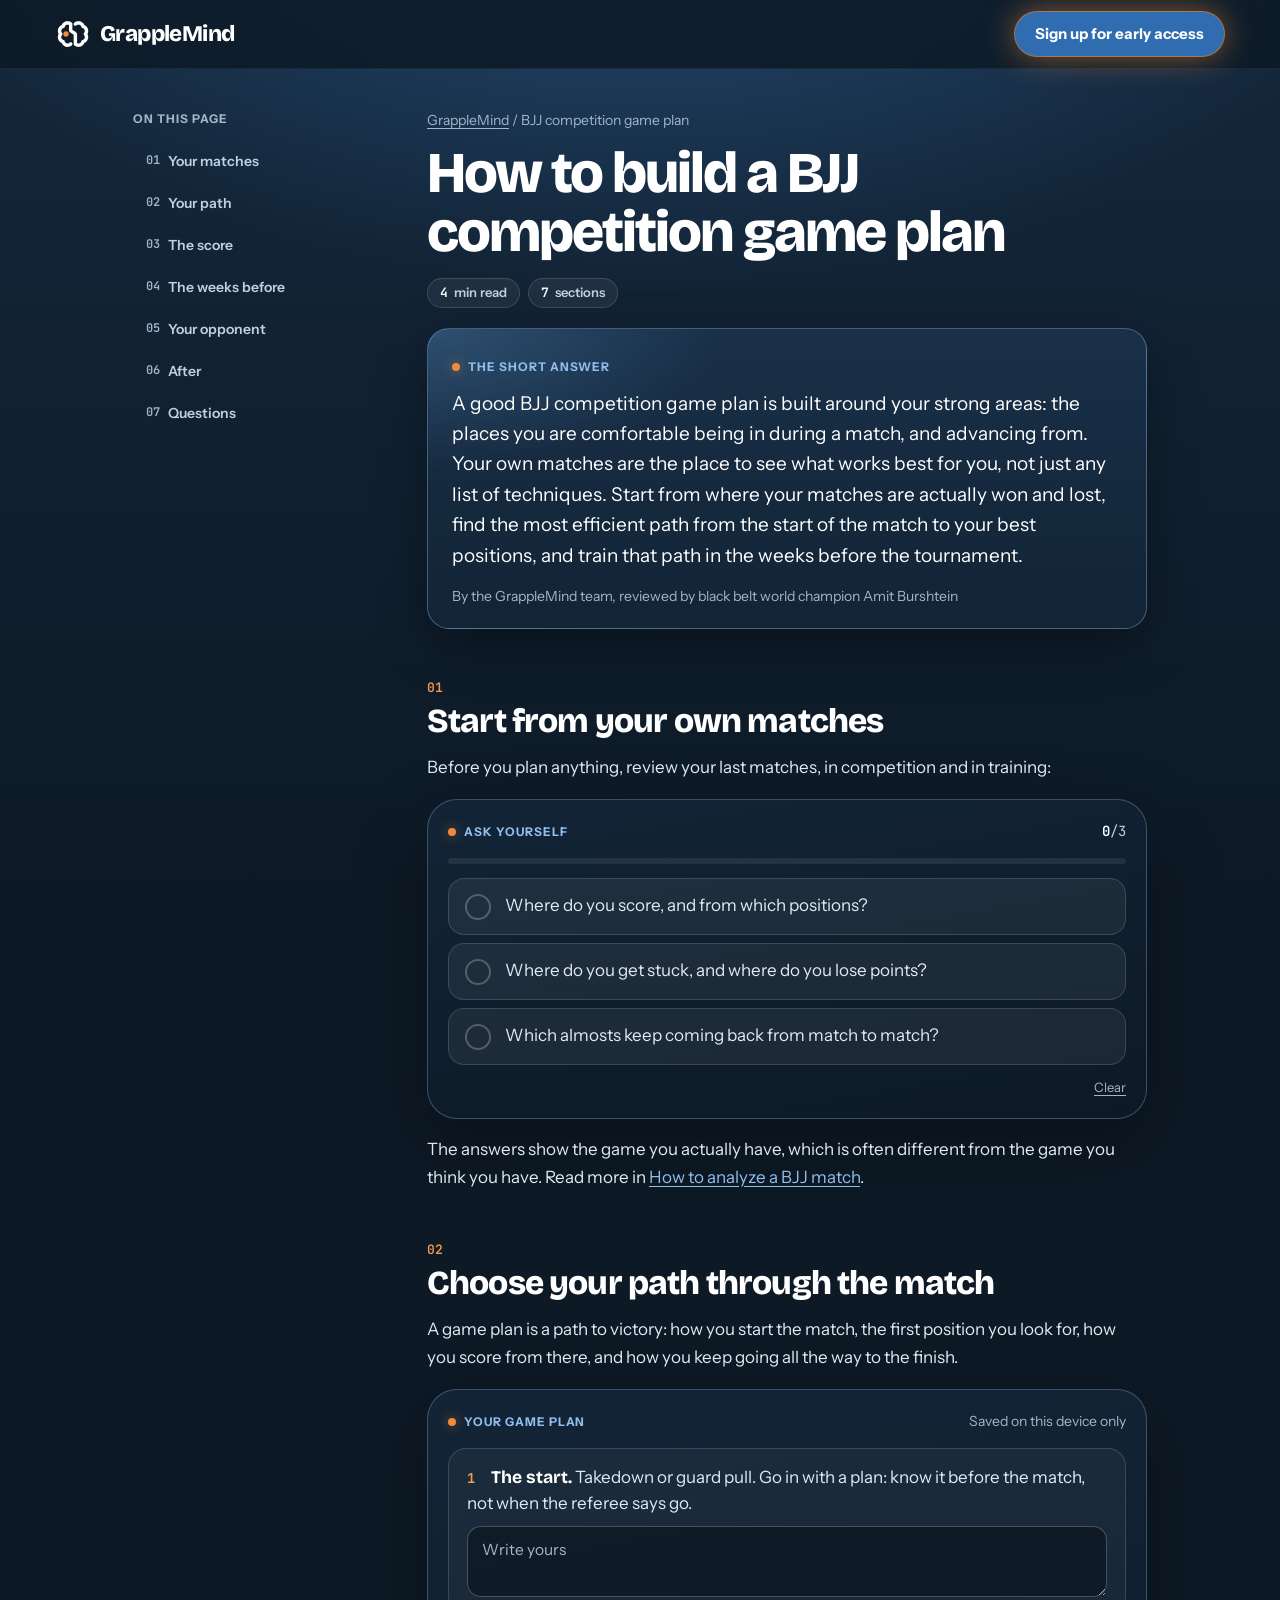
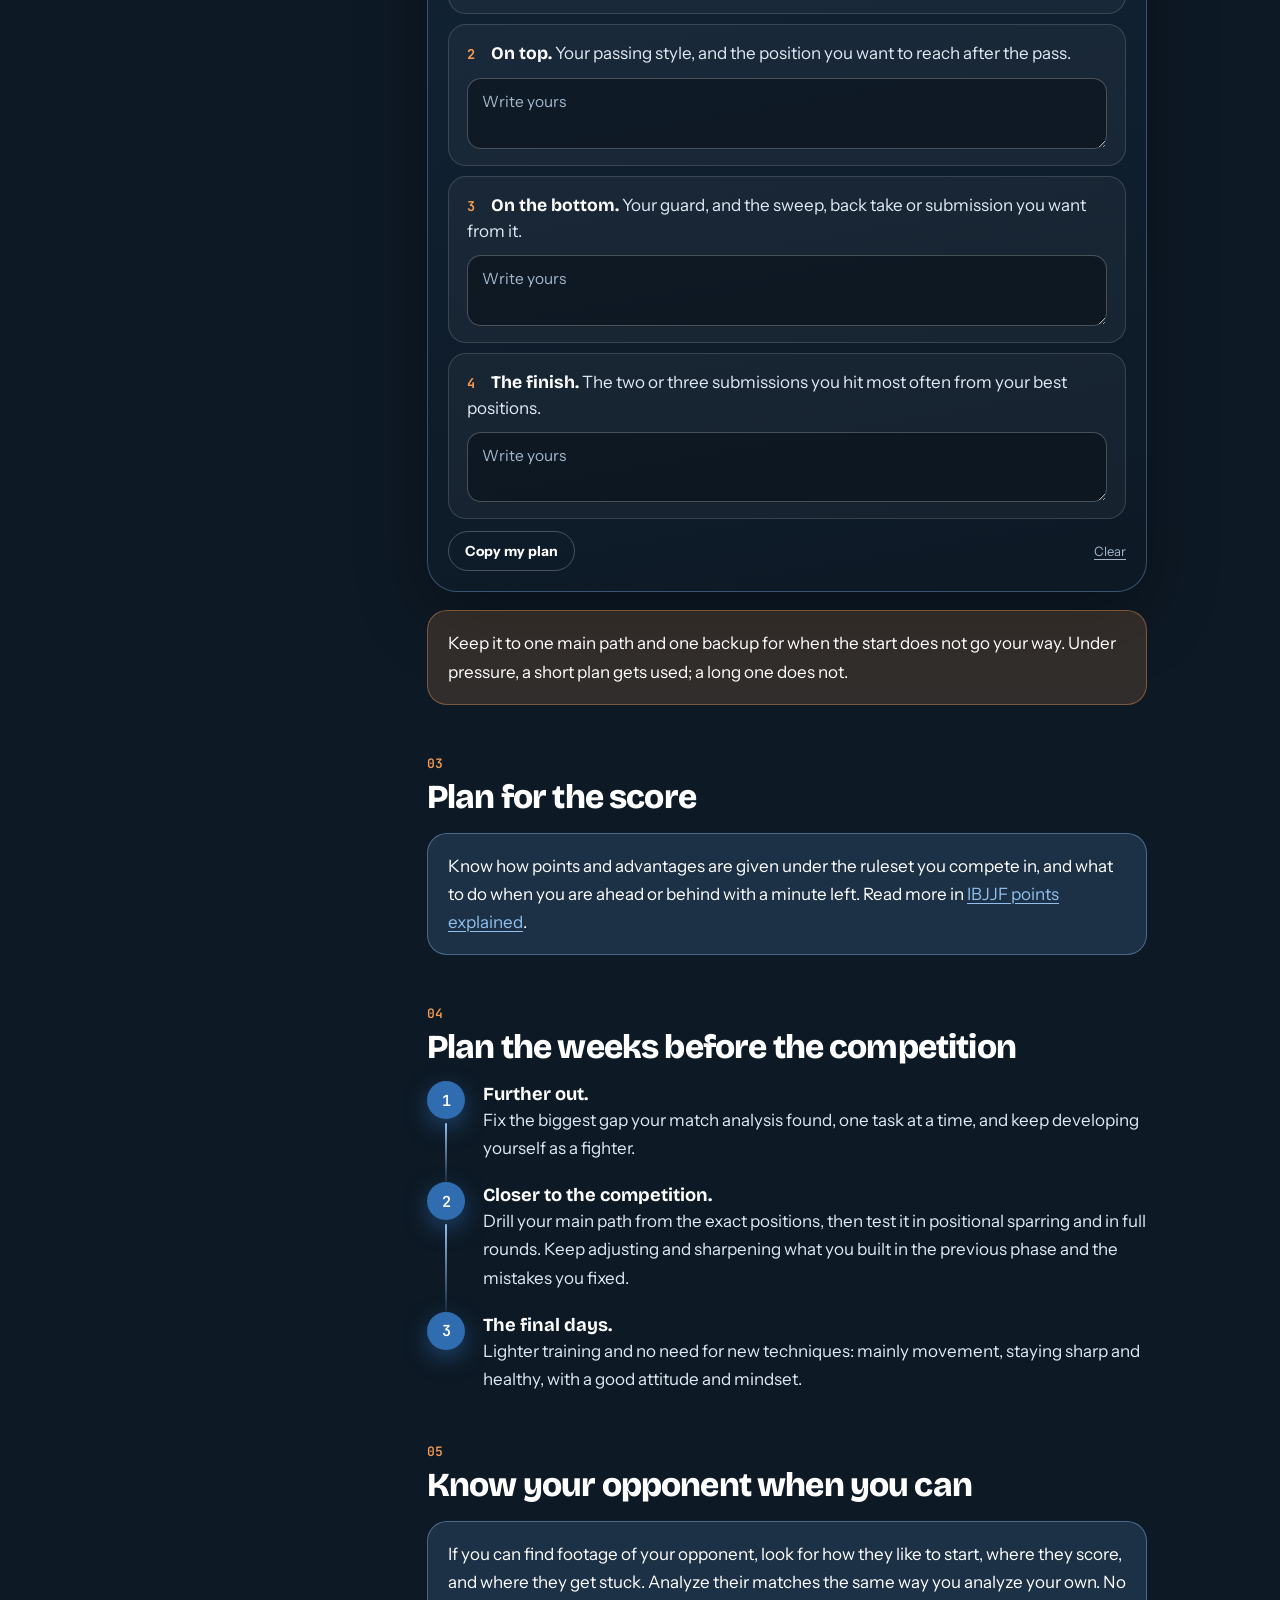
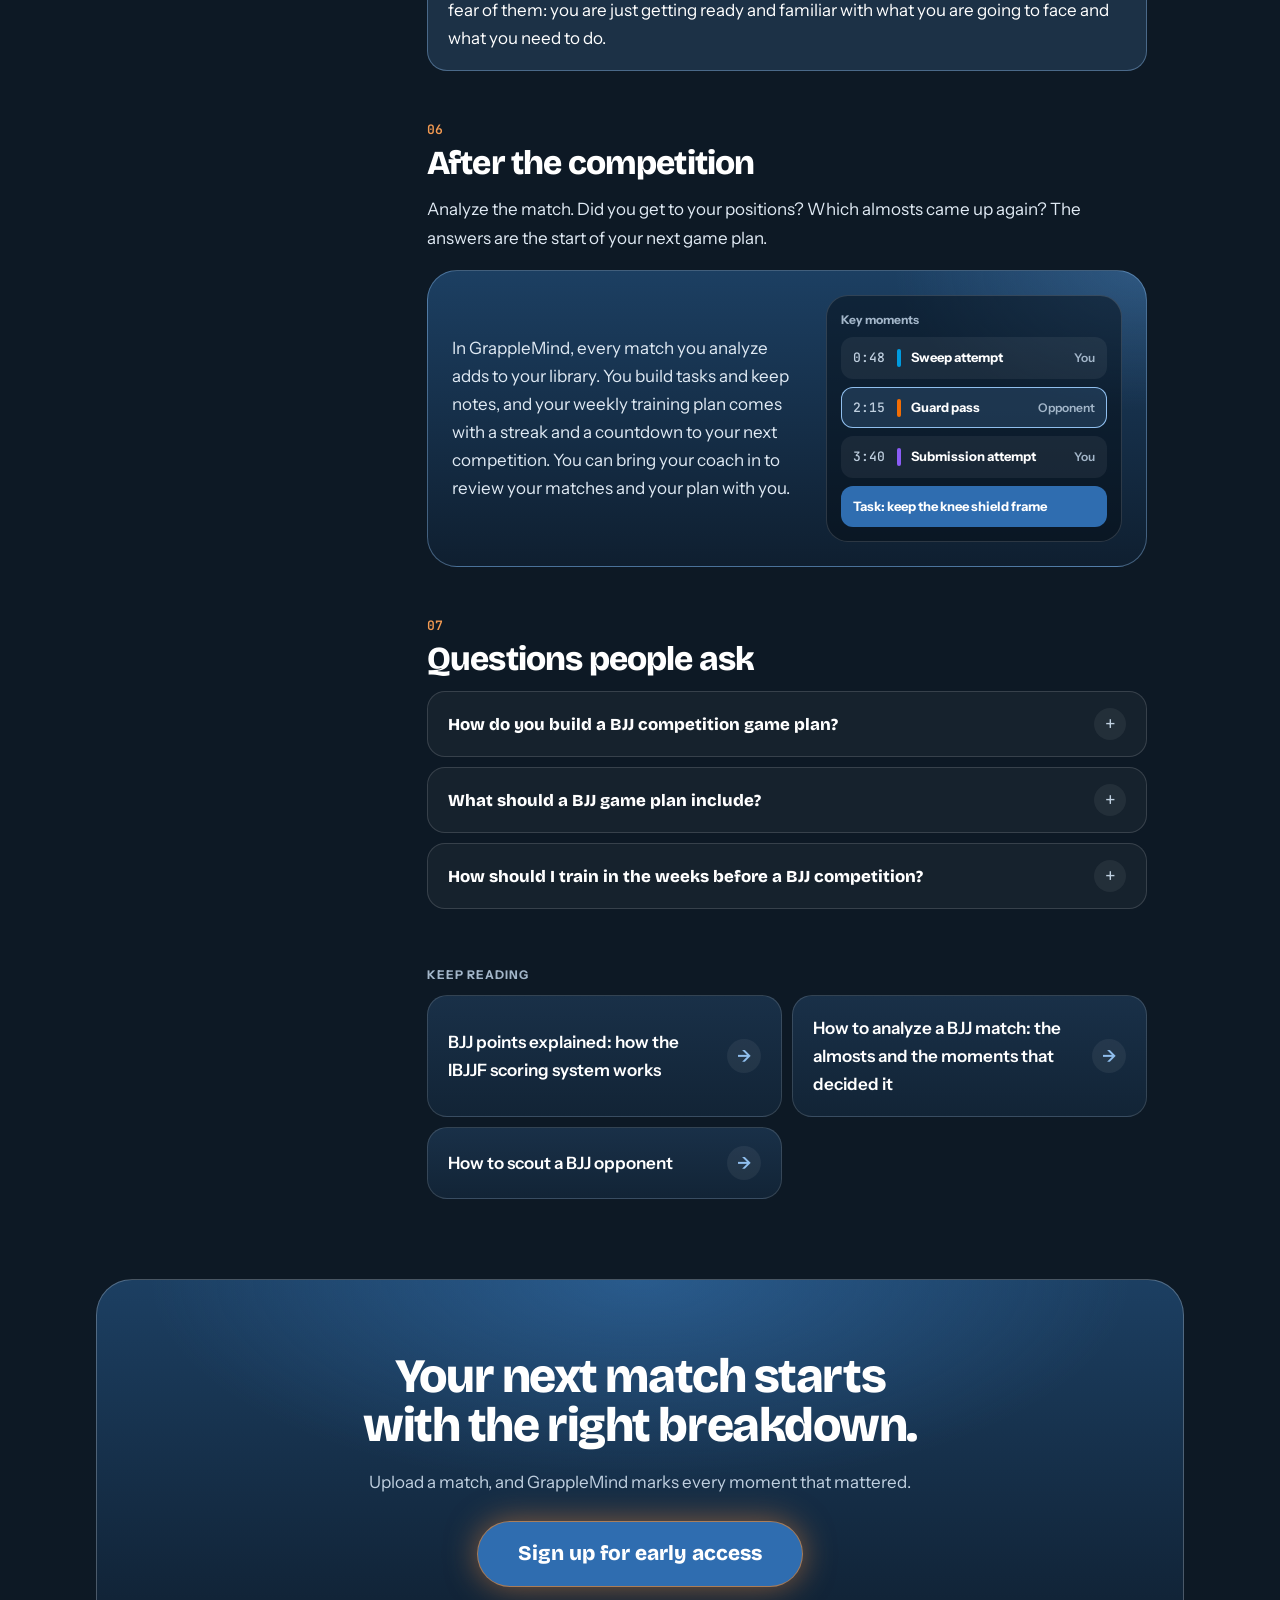
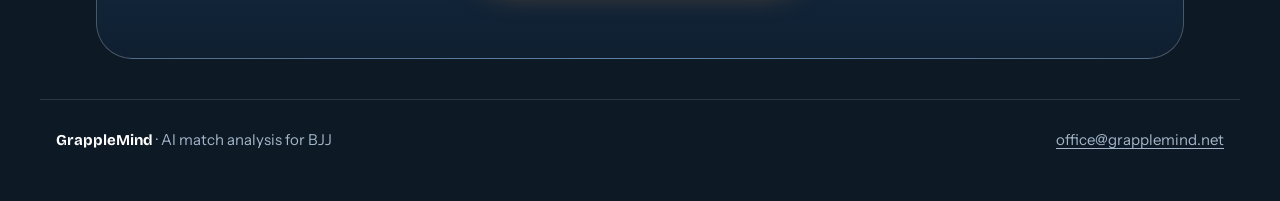
==== commit 410544b7: "Wording edits to live pages from the drafts doc IBJJF page title, H1 and first H2 aimed at 'BJJ poin" ====
--- a/bjj-competition-game-plan/index.html
+++ b/bjj-competition-game-plan/index.html
@@ -200,7 +200,7 @@
 </section>
 
 <nav class="related" aria-label="Keep reading"><span class="related__label">Keep reading</span>
-<a href="/ibjjf-points-explained/">IBJJF points explained: how a BJJ match is scored</a>
+<a href="/ibjjf-points-explained/">BJJ points explained: how the IBJJF scoring system works</a>
 <a href="/how-to-analyze-bjj-matches/">How to analyze a BJJ match: the almosts and the moments that decided it</a>
 <a href="/scout-bjj-opponents/">How to scout a BJJ opponent</a>
 </nav>
